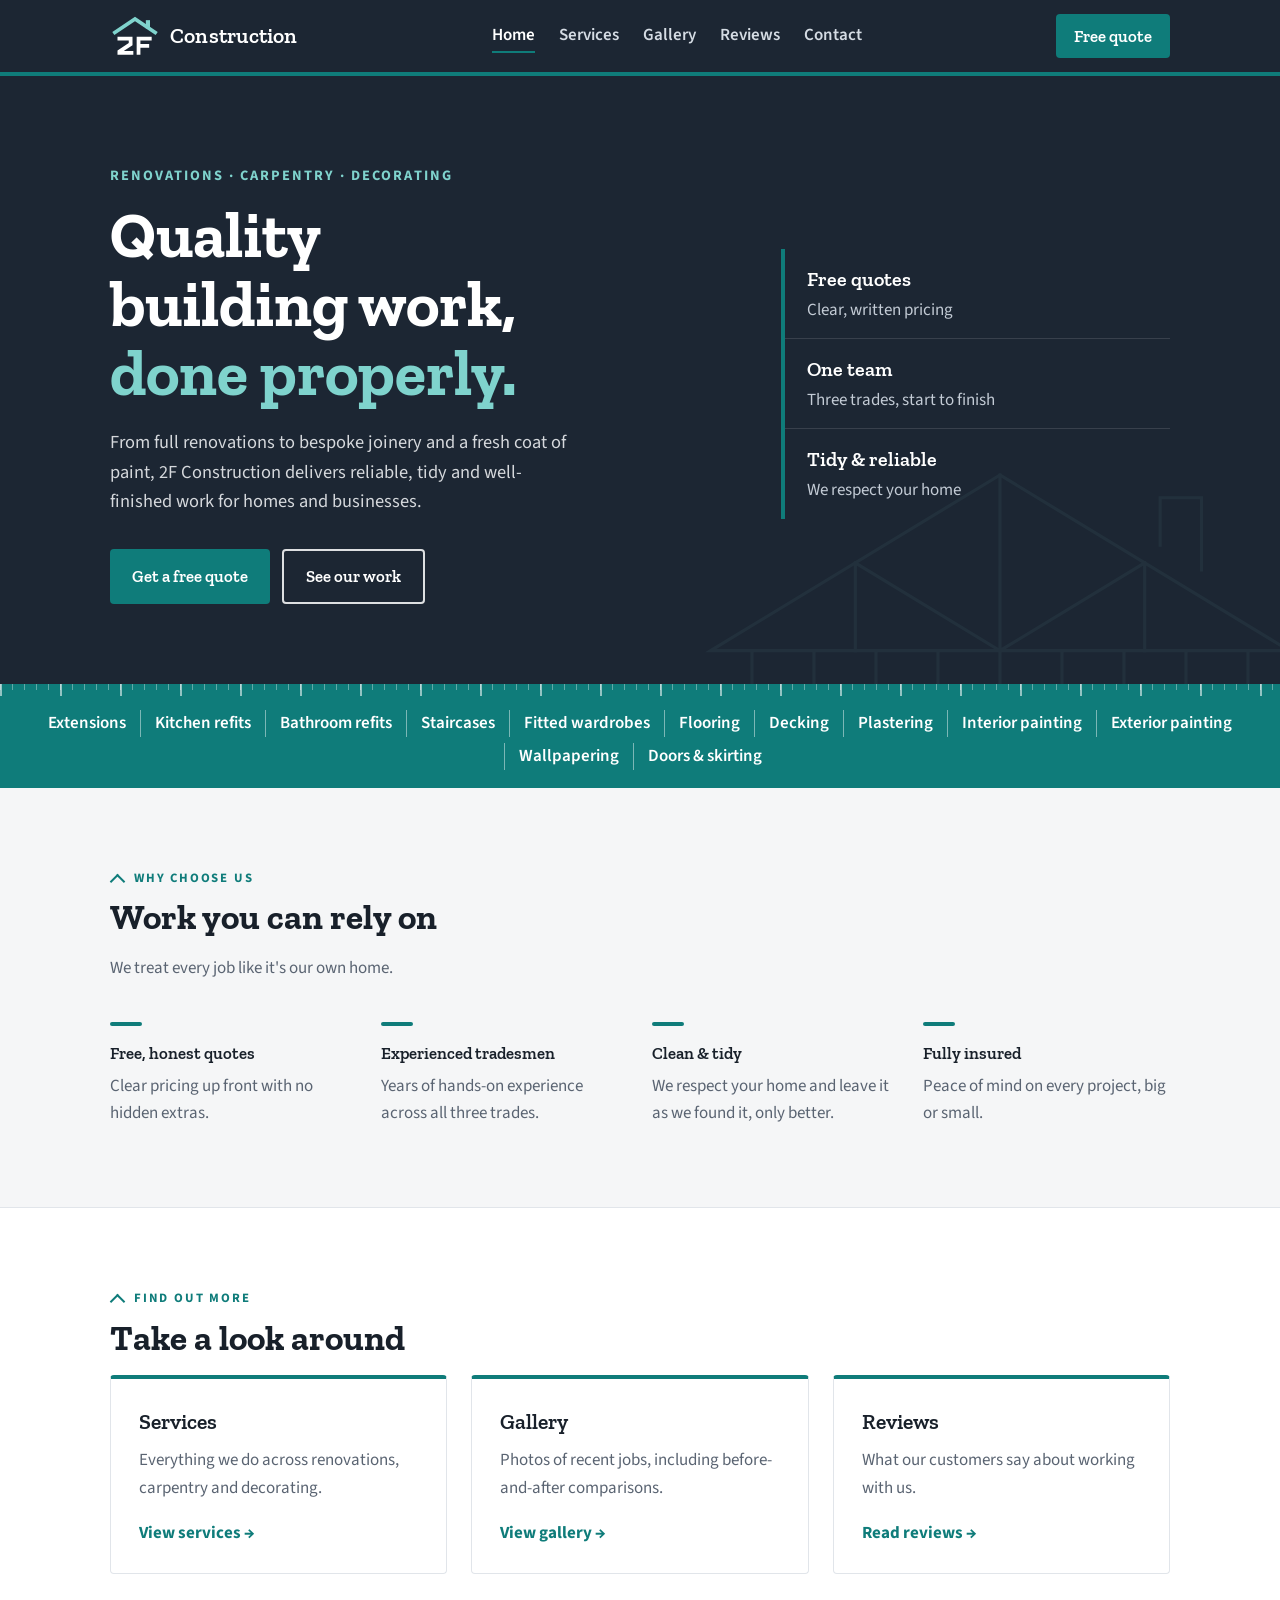
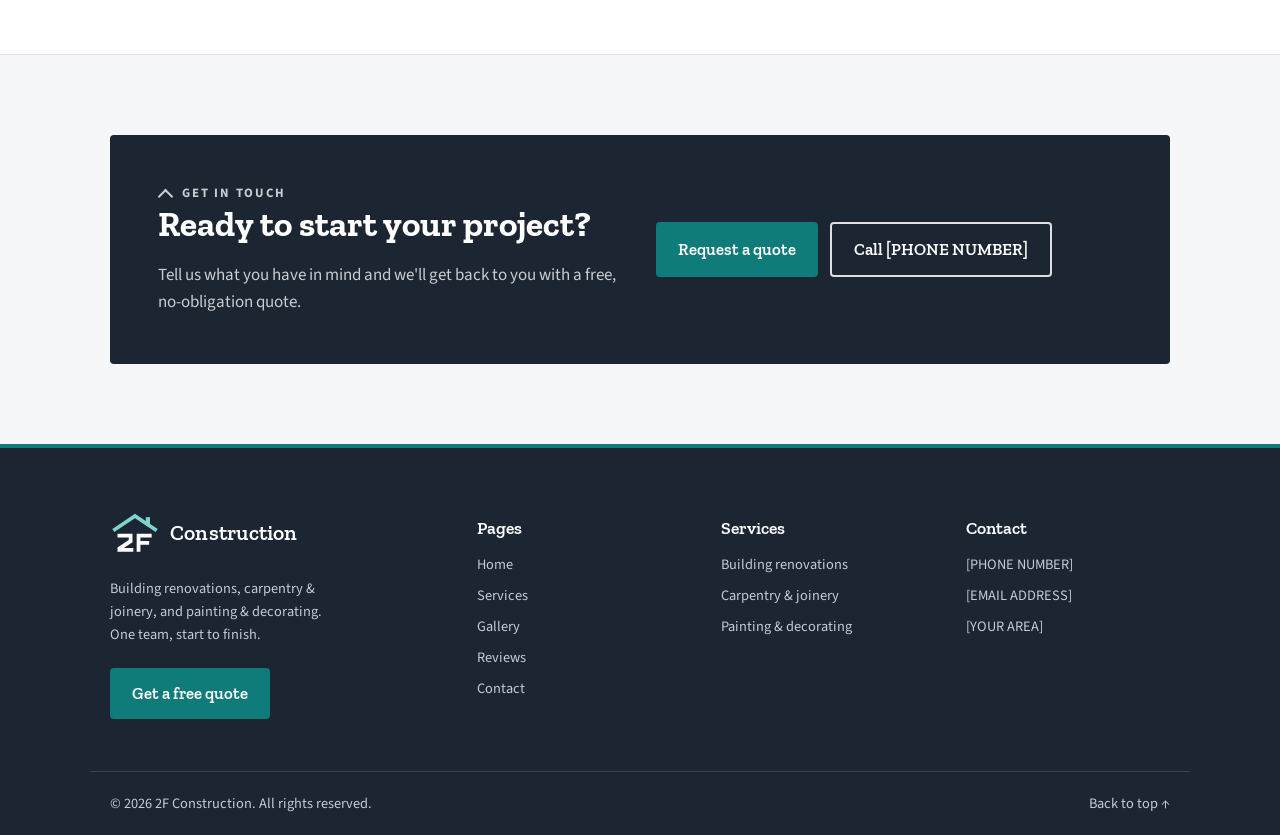
==== index.html @ 1327a23f "Add roofline logo and bespoke construction details New 2F logo: custom beam-built 2F letters under a" ====
<!doctype html>
<html lang="en-GB">
<head>
  <meta charset="utf-8">
  <meta name="viewport" content="width=device-width, initial-scale=1">
  <title>2F Construction</title>
  <meta name="description" content="2F Construction: building renovations, carpentry and joinery, and painting and decorating. Get in touch for a free quote.">
  <link rel="icon" href="favicon.svg" type="image/svg+xml">
  <link rel="preconnect" href="https://fonts.googleapis.com">
  <link rel="preconnect" href="https://fonts.gstatic.com" crossorigin>
  <link rel="stylesheet" href="https://fonts.googleapis.com/css2?family=Zilla+Slab:wght@500;600;700&family=Source+Sans+3:wght@400;600;700&display=swap">
  <link rel="stylesheet" href="css/style.css?v=423fcbe9">
</head>
<body id="top">

  <header>
    <div class="wrap nav">
      <a href="index.html" class="logo" aria-label="2F Construction, home page"><svg class="logo-mark" viewBox="0 0 120 100" aria-hidden="true"><rect class="roof-fill" x="86" y="12" width="10" height="20"/><polyline class="roof" points="8,44 60,9 112,44"/><path class="letters" d="M18 52 H54 V72 L33 86 H56 V95 H18 V85 L45 67 V61 H18 Z M64 52 H100 V61 H73 V69 H94 V78 H73 V95 H64 Z"/></svg><span class="word">Construction</span></a>
      <nav aria-label="Main">
        <button class="menu-toggle" type="button" aria-expanded="false" aria-controls="menu" aria-label="Menu">
          <svg width="22" height="22" viewBox="0 0 24 24" fill="none" stroke="currentColor" stroke-width="2" stroke-linecap="round" stroke-linejoin="round" aria-hidden="true"><path d="M4 6h16M4 12h16M4 18h16"/></svg>
        </button>
        <ul class="menu" id="menu">
          <li><a href="index.html" aria-current="page">Home</a></li>
          <li><a href="services.html">Services</a></li>
          <li><a href="gallery.html">Gallery</a></li>
          <li><a href="reviews.html">Reviews</a></li>
          <li><a href="contact.html">Contact</a></li>
        </ul>
      </nav>
      <a href="contact.html" class="btn">Free quote <svg width="18" height="18" viewBox="0 0 24 24" fill="none" stroke="currentColor" stroke-width="2" stroke-linecap="round" stroke-linejoin="round" aria-hidden="true"><path d="M5 12h14"/><path d="m13 6 6 6-6 6"/></svg></a>
    </div>
  </header>

  <main>
    <section class="hero home-hero">
      <div class="hero-bg" aria-hidden="true"><img src="images/hero.jpg" alt=""></div>
      <svg class="frame" viewBox="0 0 600 420" aria-hidden="true"><g fill="none" stroke="currentColor" stroke-width="3" stroke-linecap="square"><path d="M20 200 L300 30 L580 200 Z"/><path d="M300 30 V200 M300 200 L160 115 M300 200 L440 115 M160 115 V200 M440 115 V200"/><path d="M60 200 V410 M120 200 V410 M180 200 V410 M240 200 V410 M300 200 V410 M360 200 V410 M420 200 V410 M480 200 V410 M540 200 V410 M40 410 H560 M60 300 H540"/><path d="M455 98 V52 H495 V122"/><path d="M180 300 L240 410 M420 300 L360 410"/></g></svg>
      <div class="wrap hero-inner">
        <div class="hero-copy">
          <p class="hero-tag">Renovations · Carpentry · Decorating</p>
          <h1>Quality building work, <em>done properly.</em></h1>
          <p>From full renovations to bespoke joinery and a fresh coat of paint, 2F Construction delivers reliable, tidy and well-finished work for homes and businesses.</p>
          <div class="actions">
            <a href="contact.html" class="btn">Get a free quote <svg width="18" height="18" viewBox="0 0 24 24" fill="none" stroke="currentColor" stroke-width="2" stroke-linecap="round" stroke-linejoin="round" aria-hidden="true"><path d="M5 12h14"/><path d="m13 6 6 6-6 6"/></svg></a>
            <a href="gallery.html" class="btn ghost">See our work</a>
          </div>
        </div>
        <ul class="hero-trust">
          <li><strong>Free quotes</strong><span>Clear, written pricing</span></li>
          <li><strong>One team</strong><span>Three trades, start to finish</span></li>
          <li><strong>Tidy &amp; reliable</strong><span>We respect your home</span></li>
        </ul>
      </div>
      <ul class="strip" aria-label="Jobs we do"><li>Extensions</li><li>Kitchen refits</li><li>Bathroom refits</li><li>Staircases</li><li>Fitted wardrobes</li><li>Flooring</li><li>Decking</li><li>Plastering</li><li>Interior painting</li><li>Exterior painting</li><li>Wallpapering</li><li>Doors &amp; skirting</li></ul>
    </section>

    <section>
      <div class="wrap">
        <p class="eyebrow">Why choose us</p>
        <h2>Work you can rely on</h2>
        <p class="lead">We treat every job like it's our own home.</p>
        <div class="points">
          <div class="point"><h3>Free, honest quotes</h3><p>Clear pricing up front with no hidden extras.</p></div>
          <div class="point"><h3>Experienced tradesmen</h3><p>Years of hands-on experience across all three trades.</p></div>
          <div class="point"><h3>Clean &amp; tidy</h3><p>We respect your home and leave it as we found it, only better.</p></div>
          <div class="point"><h3>Fully insured</h3><p>Peace of mind on every project, big or small.</p></div>
        </div>
      </div>
    </section>

    <section class="alt">
      <div class="wrap">
        <p class="eyebrow">Find out more</p>
        <h2>Take a look around</h2>
        <div class="signposts">
          <a class="signpost" href="services.html"><h3>Services</h3><p>Everything we do across renovations, carpentry and decorating.</p><span>View services</span></a>
          <a class="signpost" href="gallery.html"><h3>Gallery</h3><p>Photos of recent jobs, including before-and-after comparisons.</p><span>View gallery</span></a>
          <a class="signpost" href="reviews.html"><h3>Reviews</h3><p>What our customers say about working with us.</p><span>Read reviews</span></a>
        </div>
      </div>
    </section>

    <section>
      <div class="wrap">
        <div class="contact-box">
          <div>
            <p class="eyebrow">Get in touch</p>
            <h2>Ready to start your project?</h2>
            <p>Tell us what you have in mind and we'll get back to you with a free, no-obligation quote.</p>
          </div>
          <div class="actions">
            <a href="contact.html" class="btn">Request a quote <svg width="18" height="18" viewBox="0 0 24 24" fill="none" stroke="currentColor" stroke-width="2" stroke-linecap="round" stroke-linejoin="round" aria-hidden="true"><path d="M5 12h14"/><path d="m13 6 6 6-6 6"/></svg></a>
            <a href="tel:+440000000000" class="btn ghost">Call [PHONE NUMBER]</a>
          </div>
        </div>
      </div>
    </section>

  </main>

  <footer>
    <div class="wrap foot-grid">
      <div class="foot-brand">
        <a href="index.html" class="logo"><svg class="logo-mark" viewBox="0 0 120 100" aria-hidden="true"><rect class="roof-fill" x="86" y="12" width="10" height="20"/><polyline class="roof" points="8,44 60,9 112,44"/><path class="letters" d="M18 52 H54 V72 L33 86 H56 V95 H18 V85 L45 67 V61 H18 Z M64 52 H100 V61 H73 V69 H94 V78 H73 V95 H64 Z"/></svg><span class="word">Construction</span></a>
        <p>Building renovations, carpentry &amp; joinery, and painting &amp; decorating. One team, start to finish.</p>
        <a href="contact.html" class="btn">Get a free quote <svg width="18" height="18" viewBox="0 0 24 24" fill="none" stroke="currentColor" stroke-width="2" stroke-linecap="round" stroke-linejoin="round" aria-hidden="true"><path d="M5 12h14"/><path d="m13 6 6 6-6 6"/></svg></a>
      </div>
      <nav aria-label="Footer">
        <h2>Pages</h2>
        <ul>
          <li><a href="index.html">Home</a></li>
          <li><a href="services.html">Services</a></li>
          <li><a href="gallery.html">Gallery</a></li>
          <li><a href="reviews.html">Reviews</a></li>
          <li><a href="contact.html">Contact</a></li>
        </ul>
      </nav>
      <div>
        <h2>Services</h2>
        <ul>
          <li><a href="services.html#renovations">Building renovations</a></li>
          <li><a href="services.html#carpentry">Carpentry &amp; joinery</a></li>
          <li><a href="services.html#painting">Painting &amp; decorating</a></li>
        </ul>
      </div>
      <div>
        <h2>Contact</h2>
        <ul>
          <li><a href="tel:+440000000000">[PHONE NUMBER]</a></li>
          <li><a href="mailto:hello@example.com">[EMAIL ADDRESS]</a></li>
          <li>[YOUR AREA]</li>
        </ul>
      </div>
    </div>
    <div class="wrap foot-bar">
      <span>&copy; <span class="year"></span> 2F Construction. All rights reserved.</span>
      <a href="#top" class="to-top">Back to top &uarr;</a>
    </div>
  </footer>

  <script src="js/main.js?v=b4e5b53d"></script>
</body>
</html>
---- css/style.css ----
:root {
  --ink: #1f2328;
  --muted: #5b636d;
  --bg: #faf8f5;
  --card: #ffffff;
  --line: #e6e1d9;
  --accent: #0f7c7a;
  --accent-dark: #0b5f5d;
  --accent-soft: #e1f2f1;
  --dark: #23272d;
  --ok: #2f7d4a;
  --error: #b42318;
  --radius: 10px;
  --max: 1100px;
}
* { box-sizing: border-box; }
html { scroll-behavior: smooth; }
body {
  margin: 0;
  font-family: system-ui, -apple-system, "Segoe UI", Roboto, Helvetica, Arial, sans-serif;
  color: var(--ink);
  background: var(--bg);
  line-height: 1.6;
}
img { max-width: 100%; }
a { color: inherit; }
:focus-visible { outline: 3px solid var(--accent); outline-offset: 2px; }
.wrap { max-width: var(--max); margin: 0 auto; padding: 0 20px; }
@media (prefers-reduced-motion: reduce) {
  html { scroll-behavior: auto; }
  * { transition: none !important; }
}

/* Header and navigation */
header {
  position: sticky; top: 0; z-index: 10;
  background: rgba(255,255,255,.96);
  border-bottom: 1px solid var(--line);
  backdrop-filter: blur(6px);
}
.nav { display: flex; align-items: center; justify-content: space-between; gap: 16px; height: 64px; }
.logo { font-weight: 800; font-size: 1.25rem; letter-spacing: .02em; text-decoration: none; white-space: nowrap; }
.logo span { color: var(--accent); }
.menu { list-style: none; display: flex; gap: 24px; margin: 0; padding: 0; }
.menu a { text-decoration: none; color: var(--muted); font-weight: 500; padding: 4px 0; border-bottom: 2px solid transparent; }
.menu a:hover { color: var(--ink); }
.menu a[aria-current="page"] { color: var(--ink); border-bottom-color: var(--accent); }
.menu-toggle {
  display: none; background: none; border: 1px solid var(--line); border-radius: 8px;
  width: 44px; height: 44px; cursor: pointer; color: var(--ink); place-items: center;
}

.btn {
  display: inline-block; padding: 12px 22px; border-radius: var(--radius); border: 0;
  background: var(--accent); color: #fff; font: inherit; font-weight: 600; text-decoration: none;
  cursor: pointer; transition: background .15s;
}
.btn:hover { background: var(--accent-dark); }
.btn.ghost { background: transparent; border: 2px solid #fff; }
.btn.ghost:hover { background: rgba(255,255,255,.1); }
.btn.outline { background: transparent; color: var(--accent); border: 2px solid var(--accent); }
.btn.outline:hover { background: var(--accent-soft); }

/* Hero banners */
.hero {
  background:
    linear-gradient(135deg, rgba(35,39,45,.92), rgba(35,39,45,.80)),
    repeating-linear-gradient(90deg, #3a3f46 0 2px, transparent 2px 80px),
    var(--dark);
  color: #fff;
  padding: 96px 0 88px;
}
.hero h1 { font-size: clamp(2rem, 5vw, 3.2rem); line-height: 1.15; margin: 0 0 16px; max-width: 16ch; text-wrap: balance; }
.hero p { font-size: 1.15rem; color: #d5d8dc; max-width: 52ch; margin: 0 0 32px; }
.hero .actions { display: flex; gap: 12px; flex-wrap: wrap; }
.hero .eyebrow { color: #7fd3cd; font-size: .8rem; margin: 0 0 8px; }
.hero.small { padding: 64px 0 56px; }
.hero.small h1 { max-width: 24ch; }
.hero.small p { margin-bottom: 0; }

/* Sections */
section { padding: 80px 0; }
.alt { background: #fff; border-top: 1px solid var(--line); border-bottom: 1px solid var(--line); }
.eyebrow { color: var(--accent); font-weight: 700; text-transform: uppercase; font-size: .8rem; letter-spacing: .1em; margin: 0 0 8px; }
h2 { font-size: clamp(1.6rem, 3.5vw, 2.2rem); margin: 0 0 16px; line-height: 1.2; text-wrap: balance; }
.lead { color: var(--muted); max-width: 60ch; margin: 0 0 40px; }
.section-foot { margin-top: 32px; }

.grid { display: grid; gap: 24px; grid-template-columns: repeat(auto-fit, minmax(260px, 1fr)); }
.card {
  background: var(--card); border: 1px solid var(--line); border-radius: var(--radius);
  padding: 28px; display: flex; flex-direction: column;
}
.card .icon {
  width: 48px; height: 48px; border-radius: 10px; display: grid; place-items: center;
  background: var(--accent-soft); color: var(--accent); margin-bottom: 16px;
}
.card h3 { margin: 0 0 8px; font-size: 1.2rem; }
.card p { margin: 0 0 12px; color: var(--muted); }
.card ul { margin: 0; padding-left: 18px; color: var(--muted); }
.card li { margin: 4px 0; }
.card .more { margin-top: auto; padding-top: 16px; color: var(--accent); font-weight: 600; text-decoration: none; }
.card .more:hover { text-decoration: underline; }

.points { display: grid; gap: 24px; grid-template-columns: repeat(auto-fit, minmax(220px, 1fr)); }
.point h3 { margin: 0 0 6px; font-size: 1.05rem; }
.point p { margin: 0; color: var(--muted); }
.point::before {
  content: ""; display: block; width: 32px; height: 4px; background: var(--accent);
  border-radius: 2px; margin-bottom: 14px;
}

/* Services page: one block per service */
.service {
  display: grid; gap: 40px; grid-template-columns: 1fr 1fr; align-items: start;
  padding: 56px 0; border-bottom: 1px solid var(--line);
}
.service:last-child { border-bottom: 0; }
.service > * { min-width: 0; }
.service h2 { display: flex; align-items: center; gap: 14px; }
.service h2 .icon {
  flex: none; width: 48px; height: 48px; border-radius: 10px; display: grid; place-items: center;
  background: var(--accent-soft); color: var(--accent);
}
.service p { color: var(--muted); margin: 0 0 16px; }
.checklist { list-style: none; margin: 0; padding: 24px 28px; background: var(--card); border: 1px solid var(--line); border-radius: var(--radius); display: grid; gap: 10px; }
.checklist li { display: flex; gap: 10px; align-items: baseline; }
.checklist li::before { content: "✓"; color: var(--accent); font-weight: 700; }

/* Steps on the services page */
.steps { list-style: none; margin: 0; padding: 0; display: grid; gap: 24px; grid-template-columns: repeat(auto-fit, minmax(220px, 1fr)); counter-reset: step; }
.steps li { counter-increment: step; }
.steps li::before {
  content: counter(step); display: grid; place-items: center; width: 36px; height: 36px; border-radius: 50%;
  background: var(--accent); color: #fff; font-weight: 700; margin-bottom: 12px;
}
.steps h3 { margin: 0 0 6px; font-size: 1.05rem; }
.steps p { margin: 0; color: var(--muted); }

/* Gallery carousel */
.carousel { position: relative; }
.track {
  display: flex; gap: 20px; overflow-x: auto; scroll-snap-type: x mandatory;
  scroll-behavior: smooth; scrollbar-width: none; padding-bottom: 4px;
}
.track::-webkit-scrollbar { display: none; }
.slide {
  flex: 0 0 calc((100% - 40px) / 3); scroll-snap-align: start; margin: 0;
  border-radius: var(--radius); overflow: hidden; background: var(--card);
  border: 1px solid var(--line);
}
.photo {
  position: relative; aspect-ratio: 4 / 3; max-width: 100%;
  display: grid; place-items: center; color: #8793a1; font-size: .9rem;
  background: repeating-linear-gradient(45deg, #eef1f4 0 12px, #e6eaee 12px 24px);
}
.photo img { position: absolute; inset: 0; width: 100%; height: 100%; object-fit: cover; }
.slide figcaption, .tile figcaption { padding: 14px 18px; }
.slide figcaption strong, .tile figcaption strong { display: block; }
.slide figcaption span, .tile figcaption span { color: var(--muted); font-size: .9rem; }
.car-btn {
  position: absolute; top: 38%; transform: translateY(-50%); z-index: 2;
  width: 44px; height: 44px; border-radius: 50%; border: 1px solid var(--line);
  background: #fff; color: var(--ink); cursor: pointer; display: grid; place-items: center;
  box-shadow: 0 2px 8px rgba(0,0,0,.12);
}
.car-btn:hover { color: var(--accent); }
.car-btn:disabled { opacity: .35; cursor: default; }
.car-btn.prev { left: -22px; }
.car-btn.next { right: -22px; }
.dots { display: flex; justify-content: center; gap: 8px; margin-top: 24px; }
.dots button {
  width: 10px; height: 10px; border-radius: 50%; border: 0; padding: 0;
  background: var(--line); cursor: pointer;
}
.dots button[aria-current="true"] { background: var(--accent); width: 26px; border-radius: 5px; }

/* Gallery page filter and grid */
.filters { display: flex; flex-wrap: wrap; gap: 8px; margin: 0 0 28px; }
.filters button {
  font: inherit; font-weight: 500; padding: 8px 16px; border-radius: 999px; cursor: pointer;
  border: 1px solid var(--line); background: var(--card); color: var(--muted);
}
.filters button[aria-pressed="true"] { background: var(--ink); border-color: var(--ink); color: #fff; }
.tiles { display: grid; gap: 20px; grid-template-columns: repeat(auto-fill, minmax(260px, 1fr)); }
.tile { margin: 0; border-radius: var(--radius); overflow: hidden; background: var(--card); border: 1px solid var(--line); }

/* Reviews */
.reviews { display: grid; gap: 24px; grid-template-columns: repeat(auto-fit, minmax(280px, 1fr)); }
.review {
  margin: 0; background: var(--card); border: 1px solid var(--line); border-radius: var(--radius);
  padding: 28px; display: flex; flex-direction: column; gap: 14px;
}
.stars { color: #e0a100; letter-spacing: 2px; font-size: 1.1rem; }
.review blockquote { margin: 0; color: var(--ink); }
.review figcaption { margin-top: auto; color: var(--muted); font-size: .9rem; }
.review figcaption strong { color: var(--ink); display: block; }
.review.placeholder { border-style: dashed; }
.review.placeholder blockquote { color: var(--muted); font-style: italic; }
.note {
  background: var(--accent-soft); border-radius: var(--radius); padding: 16px 20px;
  color: var(--accent-dark); margin: 0 0 32px; font-size: .95rem;
}

/* Call to action strip and contact box */
.contact-box {
  background: var(--dark); color: #fff; border-radius: 14px; padding: 48px;
  display: grid; gap: 32px; grid-template-columns: repeat(auto-fit, minmax(260px, 1fr)); align-items: center;
}
.contact-box h2 { color: #fff; }
.contact-box p { color: #c9cdd2; margin: 0; }
.contact-box .actions { display: flex; gap: 12px; flex-wrap: wrap; }
.contact-list { list-style: none; margin: 0; padding: 0; display: grid; gap: 14px; }
.contact-list li { display: flex; gap: 12px; align-items: center; }
.contact-list a { text-decoration: none; font-weight: 600; font-size: 1.1rem; }
.contact-list a:hover { text-decoration: underline; }
.contact-list svg { flex: none; color: var(--accent); }

/* Contact page layout and form */
.contact-page { padding-top: 48px; }
.quick { list-style: none; margin: 0 0 48px; padding: 0; display: grid; gap: 16px; grid-template-columns: repeat(auto-fit, minmax(220px, 1fr)); }
.quick a {
  display: grid; grid-template-columns: auto 1fr; column-gap: 14px; align-items: center;
  background: var(--card); border: 1px solid var(--line); border-radius: var(--radius);
  padding: 18px 20px; text-decoration: none; height: 100%;
  transition: border-color .15s, transform .15s;
}
.quick a:hover { border-color: var(--accent); }
.quick svg { grid-row: span 2; color: var(--accent); background: var(--accent-soft); border-radius: 10px; padding: 10px; width: 46px; height: 46px; }
.quick span { color: var(--muted); font-size: .9rem; }
.quick strong { font-size: 1.05rem; overflow-wrap: anywhere; }

.contact-layout { display: grid; gap: 32px; grid-template-columns: minmax(0, 2fr) minmax(0, 1fr); align-items: start; }
.enquiry { background: var(--card); border: 1px solid var(--line); border-radius: 14px; padding: 36px; }
.enquiry h2 { margin: 0 0 6px; }
.enquiry .intro { color: var(--muted); margin: 0 0 24px; }
.find-us { background: var(--dark); color: #fff; border-radius: 14px; padding: 32px 28px; }
.find-us h2 { color: #fff; font-size: 1.3rem; display: flex; align-items: center; gap: 10px; margin: 0 0 14px; }
.find-us h2 svg { color: var(--accent); width: 24px; height: 24px; }
.find-us h3 { font-size: .8rem; text-transform: uppercase; letter-spacing: .1em; color: #7fd3cd; margin: 24px 0 4px; }
.find-us address, .find-us p { font-style: normal; color: #c9cdd2; margin: 0; line-height: 1.7; }
.find-us address strong { color: #fff; }
form.quote { display: grid; gap: 18px 20px; grid-template-columns: 1fr 1fr; }
.field { display: grid; gap: 6px; align-content: start; }
.field.full { grid-column: 1 / -1; }
.field label { font-weight: 600; font-size: .95rem; }
.field .hint { color: var(--muted); font-weight: 400; font-size: .85rem; }
.field input, .field select, .field textarea {
  font: inherit; color: var(--ink); background: #efebe5; width: 100%;
  border: 1px solid transparent; border-radius: 8px; padding: 12px 14px;
}
.field textarea { min-height: 170px; resize: vertical; }
.field input:focus, .field select:focus, .field textarea:focus { outline: none; background: #fff; border-color: var(--accent); box-shadow: 0 0 0 3px var(--accent-soft); }
.field [aria-invalid="true"] { border-color: var(--error); background: #fff; }
.field .error { color: var(--error); font-size: .85rem; }
.hp { position: absolute; left: -9999px; }
.form-status { grid-column: 1 / -1; border-radius: 8px; padding: 14px 16px; margin: 0; }
.form-status.ok { background: #e7f4ec; color: var(--ok); }
.form-status.err { background: #fdecea; color: var(--error); }
form.quote .btn { justify-self: start; padding: 13px 28px; }

footer { padding: 32px 0; color: var(--muted); font-size: .9rem; border-top: 1px solid var(--line); }
.foot { display: flex; flex-wrap: wrap; gap: 12px 24px; justify-content: space-between; align-items: center; }
.foot ul { list-style: none; display: flex; flex-wrap: wrap; gap: 8px 20px; margin: 0; padding: 0; }
.foot a { text-decoration: none; }
.foot a:hover { color: var(--ink); text-decoration: underline; }

@media (max-width: 900px) {
  .slide { flex-basis: calc((100% - 20px) / 2); }
  .service, .contact-layout { grid-template-columns: 1fr; gap: 24px; }
}
@media (max-width: 760px) {
  .menu-toggle { display: grid; }
  .nav > .btn { display: none; }
  .menu {
    display: none; position: absolute; left: 0; right: 0; top: 64px;
    flex-direction: column; gap: 0; background: #fff; border-bottom: 1px solid var(--line);
    padding: 8px 20px 16px;
  }
  .menu.open { display: flex; }
  .menu a { display: block; padding: 12px 0; border-bottom: 1px solid var(--line); }
  .menu a[aria-current="page"] { color: var(--accent); border-bottom-color: var(--line); }
}
@media (max-width: 640px) {
  .hero { padding: 64px 0 56px; }
  .hero.small { padding: 48px 0 40px; }
  section { padding: 56px 0; }
  .contact-box { padding: 28px; }
  .slide { flex-basis: 85%; }
  .car-btn { display: none; }
  form.quote { grid-template-columns: 1fr; }
  .enquiry { padding: 24px 20px; }
  .contact-page { padding-top: 36px; }
}

/* ---------- Interactive touches ---------- */

/* Header shadow once the page scrolls */
header { transition: box-shadow .2s; }
.scrolled header { box-shadow: 0 4px 18px rgba(35,39,45,.08); }

/* Quiet hover: border darkens only */
.card, .tile, .review, .slide { transition: border-color .2s; }
.card:hover, .tile:hover, .review:hover, .slide:hover { border-color: #c3cad2; }

/* Clickable photos */
.photo.zoomable { cursor: zoom-in; }
.photo.zoomable img { transition: transform .4s ease; }
.photo { overflow: hidden; }

/* Lightbox */
.lightbox {
  border: 0; padding: 0; background: transparent; max-width: min(1100px, 94vw); width: 100%;
  overflow: visible;
}
.lightbox::backdrop { background: rgba(20,22,26,.88); }
.lightbox figure { margin: 0; }
.lightbox img { display: block; width: 100%; max-height: 80vh; object-fit: contain; border-radius: 8px; background: #111; }
.lightbox figcaption { color: #fff; padding: 12px 4px 0; display: flex; justify-content: space-between; gap: 16px; }
.lightbox figcaption span { color: #c9cdd2; }
.lb-btn {
  position: absolute; width: 46px; height: 46px; border-radius: 50%; border: 0; cursor: pointer;
  background: rgba(255,255,255,.92); color: var(--ink); display: grid; place-items: center;
  box-shadow: 0 2px 10px rgba(0,0,0,.3);
}
.lb-btn:hover { background: #fff; color: var(--accent); }
.lb-close { top: -14px; right: -14px; }
.lb-prev, .lb-next { top: 40%; }
.lb-prev { left: -14px; }
.lb-next { right: -14px; }
.lb-prev[hidden], .lb-next[hidden] { display: none; }

/* Before and after sliders */
.ba-grid { display: grid; gap: 28px; grid-template-columns: repeat(auto-fit, minmax(300px, 1fr)); }
.ba { margin: 0; background: var(--card); border: 1px solid var(--line); border-radius: var(--radius); overflow: hidden; }
.ba figcaption { padding: 14px 18px; }
.ba figcaption strong { display: block; }
.ba figcaption span { color: var(--muted); font-size: .9rem; }
.ba-frame { --pos: 50%; position: relative; aspect-ratio: 4 / 3; max-width: 100%; overflow: hidden; user-select: none; }
.ba-img { position: absolute; inset: 0; display: grid; place-items: center; font-size: .95rem; }
.ba-img img { position: absolute; inset: 0; width: 100%; height: 100%; object-fit: cover; }
.ba-before { background: repeating-linear-gradient(45deg, #d9d2c7 0 12px, #cfc6b9 12px 24px); color: #7d7468; }
.ba-after { background: repeating-linear-gradient(45deg, #f6f1ea 0 12px, #efe8de 12px 24px); color: #8793a1; clip-path: inset(0 0 0 var(--pos)); }
.ba-before { justify-items: start; padding-left: 10%; }
.ba-after { justify-items: end; padding-right: 10%; }
.ba-handle { position: absolute; top: 0; bottom: 0; left: var(--pos); width: 3px; margin-left: -1.5px; background: #fff; box-shadow: 0 0 6px rgba(0,0,0,.3); pointer-events: none; }
.ba-handle span {
  position: absolute; top: 50%; left: 50%; width: 42px; height: 42px; margin: -21px 0 0 -21px;
  border-radius: 50%; background: #fff; box-shadow: 0 2px 10px rgba(0,0,0,.25);
}
.ba-handle span::before, .ba-handle span::after {
  content: ""; position: absolute; top: 50%; width: 0; height: 0; margin-top: -6px;
  border: 6px solid transparent;
}
.ba-handle span::before { left: 5px; border-right-color: var(--accent); }
.ba-handle span::after { right: 5px; border-left-color: var(--accent); }
.ba-tag {
  position: absolute; top: 12px; padding: 4px 10px; border-radius: 3px; font-size: .75rem; font-weight: 700;
  letter-spacing: .08em; text-transform: uppercase; background: rgba(35,39,45,.8); color: #fff; pointer-events: none;
}
.ba-tag-before { left: 12px; }
.ba-tag-after { right: 12px; background: var(--accent); }
.ba-range {
  position: absolute; inset: 0; width: 100%; height: 100%; margin: 0; opacity: 0; cursor: ew-resize;
  -webkit-appearance: none; appearance: none;
}
.ba-frame:has(.ba-range:focus-visible) .ba-handle span { outline: 3px solid var(--accent); outline-offset: 2px; }


/* =========================================================
   Traditional finish: sign-written type, flat colours, no effects
   ========================================================= */
:root {
  --ink: #18202a;
  --muted: #5a6472;
  --bg: #f5f6f7;
  --card: #ffffff;
  --line: #e1e5ea;
  --accent: #0f7c7a;
  --accent-dark: #0b5f5d;
  --accent-soft: #e1f2f1;
  --dark: #1c2633;
  --dark-2: #263241;
  --display: "Zilla Slab", Rockwell, "Roboto Slab", Georgia, serif;
  --body: "Source Sans 3", "Segoe UI", system-ui, -apple-system, Roboto, sans-serif;
  --radius: 4px;
}
body { font-family: var(--body); font-size: 17px; }
h1, h2, h3, .logo, .btn { font-family: var(--display); }
h1, h2 { font-weight: 700; letter-spacing: 0; }
h3 { font-weight: 600; font-size: 1.25rem; }
.eyebrow { font-family: var(--body); font-weight: 700; letter-spacing: .14em; display: flex; align-items: center; gap: 8px; }

/* Plain, solid buttons */
.btn {
  display: inline-flex; align-items: center; gap: 8px; border-radius: var(--radius);
  font-weight: 600; font-size: 1.05rem; padding: 12px 22px; box-shadow: none;
}
.btn svg { display: none; }
.btn.ghost { border: 2px solid rgba(255,255,255,.85); }
.btn.ghost:hover { background: #fff; color: var(--dark); }

/* Solid header */
header { background: var(--dark); border-bottom: 4px solid var(--accent); backdrop-filter: none; -webkit-backdrop-filter: none; }
.scrolled header { box-shadow: 0 2px 8px rgba(0,0,0,.15); }
.nav { height: 72px; }
.logo { display: inline-flex; align-items: center; gap: 10px; color: #fff; }
.logo .mark {
  display: grid; place-items: center; width: 42px; height: 42px; border-radius: 3px;
  background: var(--accent); color: #fff; font-weight: 700; font-size: 1.3rem;
}
.logo .word { font-weight: 600; font-size: 1.3rem; color: #fff; }
.menu a { color: #d5dce4; font-weight: 600; }
.menu a:hover { color: #fff; }
.menu a[aria-current="page"] { color: #fff; border-bottom-color: var(--accent); }
.menu-toggle { color: #fff; border-color: rgba(255,255,255,.3); border-radius: var(--radius); }
.nav > .btn { padding: 9px 18px; }

/* Banners: flat charcoal, real photo when one is added */
.hero { position: relative; overflow: hidden; isolation: isolate; background: var(--dark); }
.hero h1 { letter-spacing: 0; }
.hero.small { padding: 56px 0 60px; }
.crumbs { display: flex; gap: 10px; align-items: center; color: #7fd3cd; font-size: .9rem; font-weight: 700; letter-spacing: .1em; text-transform: uppercase; margin: 0 0 12px !important; }
.crumbs a { color: #c3cbd5; text-decoration: none; }
.crumbs a:hover { color: #fff; text-decoration: underline; }
.crumbs span { color: #8793a1; }

.home-hero { padding: 0; }
.hero-bg { position: absolute; inset: 0; z-index: -1; }
.hero-bg img { width: 100%; height: 100%; object-fit: cover; opacity: .3; }
.hero-inner { display: grid; grid-template-columns: minmax(0, 1.6fr) minmax(0, 1fr); gap: 48px; align-items: center; padding-block: 88px 80px; }
.hero-tag { margin: 0 0 14px !important; font-size: .9rem !important; font-weight: 700; letter-spacing: .14em; text-transform: uppercase; color: #7fd3cd !important; }
.home-hero h1 { font-size: clamp(2.4rem, 5.6vw, 4rem); line-height: 1.08; max-width: 14ch; margin-bottom: 20px; }
.home-hero h1 em { font-style: normal; color: #7fd3cd; }
.hero-trust { list-style: none; margin: 0; padding: 0; display: grid; gap: 0; border-left: 4px solid var(--accent); }
.hero-trust li { padding: 14px 0 14px 22px; display: grid; gap: 2px; }
.hero-trust li + li { border-top: 1px solid rgba(255,255,255,.12); }
.hero-trust strong { font-family: var(--display); font-weight: 600; font-size: 1.25rem; color: #fff; }
.hero-trust span { color: #c3cbd5; }

/* Static list of jobs under the banner */
.strip { list-style: none; margin: 0; padding: 18px 20px; background: var(--accent); display: flex; flex-wrap: wrap; justify-content: center; gap: 6px 0; }
.strip li { color: #fff; font-weight: 600; padding: 0 14px; white-space: nowrap; }
.strip li + li { border-left: 1px solid rgba(255,255,255,.45); }

/* Cards */
.card, .tile, .review, .slide, .ba, .checklist, .quick a { border-radius: var(--radius); }
.card { padding: 30px; border-top: 4px solid var(--accent); }
.card .icon, .service h2 .icon, .quick svg { border-radius: 3px; }

/* Footer */
footer { background: var(--dark); color: #c3cbd5; border-top: 4px solid var(--accent); padding: 64px 0 0; }
.foot-grid { display: grid; gap: 40px; grid-template-columns: minmax(0, 1.6fr) repeat(3, minmax(0, 1fr)); }
.foot-brand p { margin: 16px 0 22px; max-width: 34ch; }
footer h2 { font-size: 1.1rem; font-weight: 600; color: #fff; margin: 6px 0 14px; }
footer ul { list-style: none; margin: 0; padding: 0; display: grid; gap: 8px; }
footer a { text-decoration: none; color: #c3cbd5; }
footer a:hover { color: #fff; text-decoration: underline; }
footer .btn { color: #fff; }
footer .btn:hover { text-decoration: none; }
.foot-bar { display: flex; flex-wrap: wrap; justify-content: space-between; gap: 12px; margin-top: 52px; padding-block: 20px; border-top: 1px solid rgba(255,255,255,.12); font-size: .9rem; }

@media (max-width: 900px) {
  .hero-inner { grid-template-columns: 1fr; padding-block: 64px 52px; gap: 32px; }
  .foot-grid { grid-template-columns: 1fr 1fr; }
  .foot-brand { grid-column: 1 / -1; }
}
@media (max-width: 760px) {
  .menu { background: var(--dark-2); border-bottom: 4px solid var(--accent); top: 76px; }
  .menu a { border-bottom-color: rgba(255,255,255,.1); }
  .menu a[aria-current="page"] { color: #7fd3cd; border-bottom-color: rgba(255,255,255,.1); }
}
@media (max-width: 480px) {
  .logo .word { font-size: 1.1rem; }
  .foot-grid { grid-template-columns: 1fr; }
}
.contact-box, .enquiry, .find-us, .lightbox img { border-radius: var(--radius); }
.dots button[aria-current="true"] { border-radius: 2px; }

/* Traditional finish carried through the inner pages */
.filters { gap: 0; border-bottom: 2px solid var(--line); }
.filters button {
  border: 0; border-radius: 0; background: none; color: var(--muted); font-weight: 600;
  padding: 10px 18px; margin-bottom: -2px; border-bottom: 3px solid transparent;
}
.filters button:hover { color: var(--ink); }
.filters button[aria-pressed="true"] { background: none; color: var(--ink); border-bottom-color: var(--accent); }

.car-btn, .lb-btn { border-radius: var(--radius); box-shadow: 0 1px 3px rgba(0,0,0,.2); }
.dots button { width: 22px; height: 4px; border-radius: 0; }
.dots button[aria-current="true"] { width: 34px; border-radius: 0; }

.steps li::before { border-radius: 3px; font-family: var(--display); font-size: 1.15rem; }

.review { border-top: 4px solid var(--accent); }
.review.placeholder { border-top-style: solid; }
.stars { color: var(--accent); }
.review blockquote { font-size: 1.05rem; }

.quick a { border-top: 4px solid var(--accent); }
.enquiry { border-top: 4px solid var(--accent); }
.field input, .field select, .field textarea { background: #fff; border: 1px solid #cdd3da; border-radius: var(--radius); }
.field input:focus, .field select:focus, .field textarea:focus { box-shadow: 0 0 0 3px var(--accent-soft); }
.find-us h3 { font-family: var(--body); }
.note { border-radius: var(--radius); border-left: 4px solid var(--accent); }

/* Home page signposts to the other pages */
.signposts { display: grid; gap: 24px; grid-template-columns: repeat(auto-fit, minmax(240px, 1fr)); }
.signpost {
  display: flex; flex-direction: column; gap: 8px; text-decoration: none; color: var(--ink);
  background: var(--card); border: 1px solid var(--line); border-top: 4px solid var(--accent);
  border-radius: var(--radius); padding: 26px 28px; transition: border-color .2s;
}
.signpost:hover { border-color: #c3cad2; border-top-color: var(--accent-dark); }
.signpost h3 { margin: 0; font-size: 1.35rem; }
.signpost p { margin: 0; color: var(--muted); }
.signpost span { margin-top: auto; padding-top: 10px; color: var(--accent); font-weight: 700; }
.signpost span::after { content: " \2192"; }
.signpost:hover span { text-decoration: underline; }

/* ---------- Bespoke details: roofline logo, timber frame, tape measure ---------- */
.logo .mark { display: none; }
.logo-mark { width: 50px; height: 42px; flex: none; }
.logo-mark .letters { fill: #fff; }
.logo-mark .roof { fill: none; stroke: #7fd3cd; stroke-width: 9; stroke-linejoin: miter; }
.logo-mark .roof-fill { fill: #7fd3cd; }
.logo .word { font-size: 1.35rem; letter-spacing: .01em; }

/* Small roof peak in front of section labels */
.eyebrow::before {
  content: ""; width: 9px; height: 9px; background: none; border-radius: 0;
  border-top: 2px solid currentColor; border-left: 2px solid currentColor;
  transform: translateY(3px) rotate(45deg); margin: 0 3px 0 2px; flex: none; box-sizing: content-box;
}

/* Faint timber-frame sketch in the banners */
.hero .frame {
  position: absolute; right: -40px; bottom: -30px; width: min(620px, 55vw); height: auto;
  color: #7fd3cd; opacity: .09; z-index: -1; pointer-events: none;
}
.hero.small .frame { width: min(420px, 45vw); right: 4%; bottom: -60px; opacity: .08; }
.home-hero .frame { right: -30px; bottom: -90px; opacity: .06; }

/* Tape-measure ticks along the top of the jobs strip */
.strip { position: relative; padding-top: 26px; }
.strip::before {
  content: ""; position: absolute; left: 0; right: 0; top: 0; height: 12px;
  background:
    repeating-linear-gradient(90deg, rgba(255,255,255,.55) 0 2px, transparent 2px 60px),
    repeating-linear-gradient(90deg, rgba(255,255,255,.35) 0 1px, transparent 1px 12px);
  background-size: 100% 12px, 100% 6px; background-repeat: repeat-x;
}

@media (max-width: 760px) {
  .hero .frame { width: 90vw; right: -20vw; opacity: .06; }
}
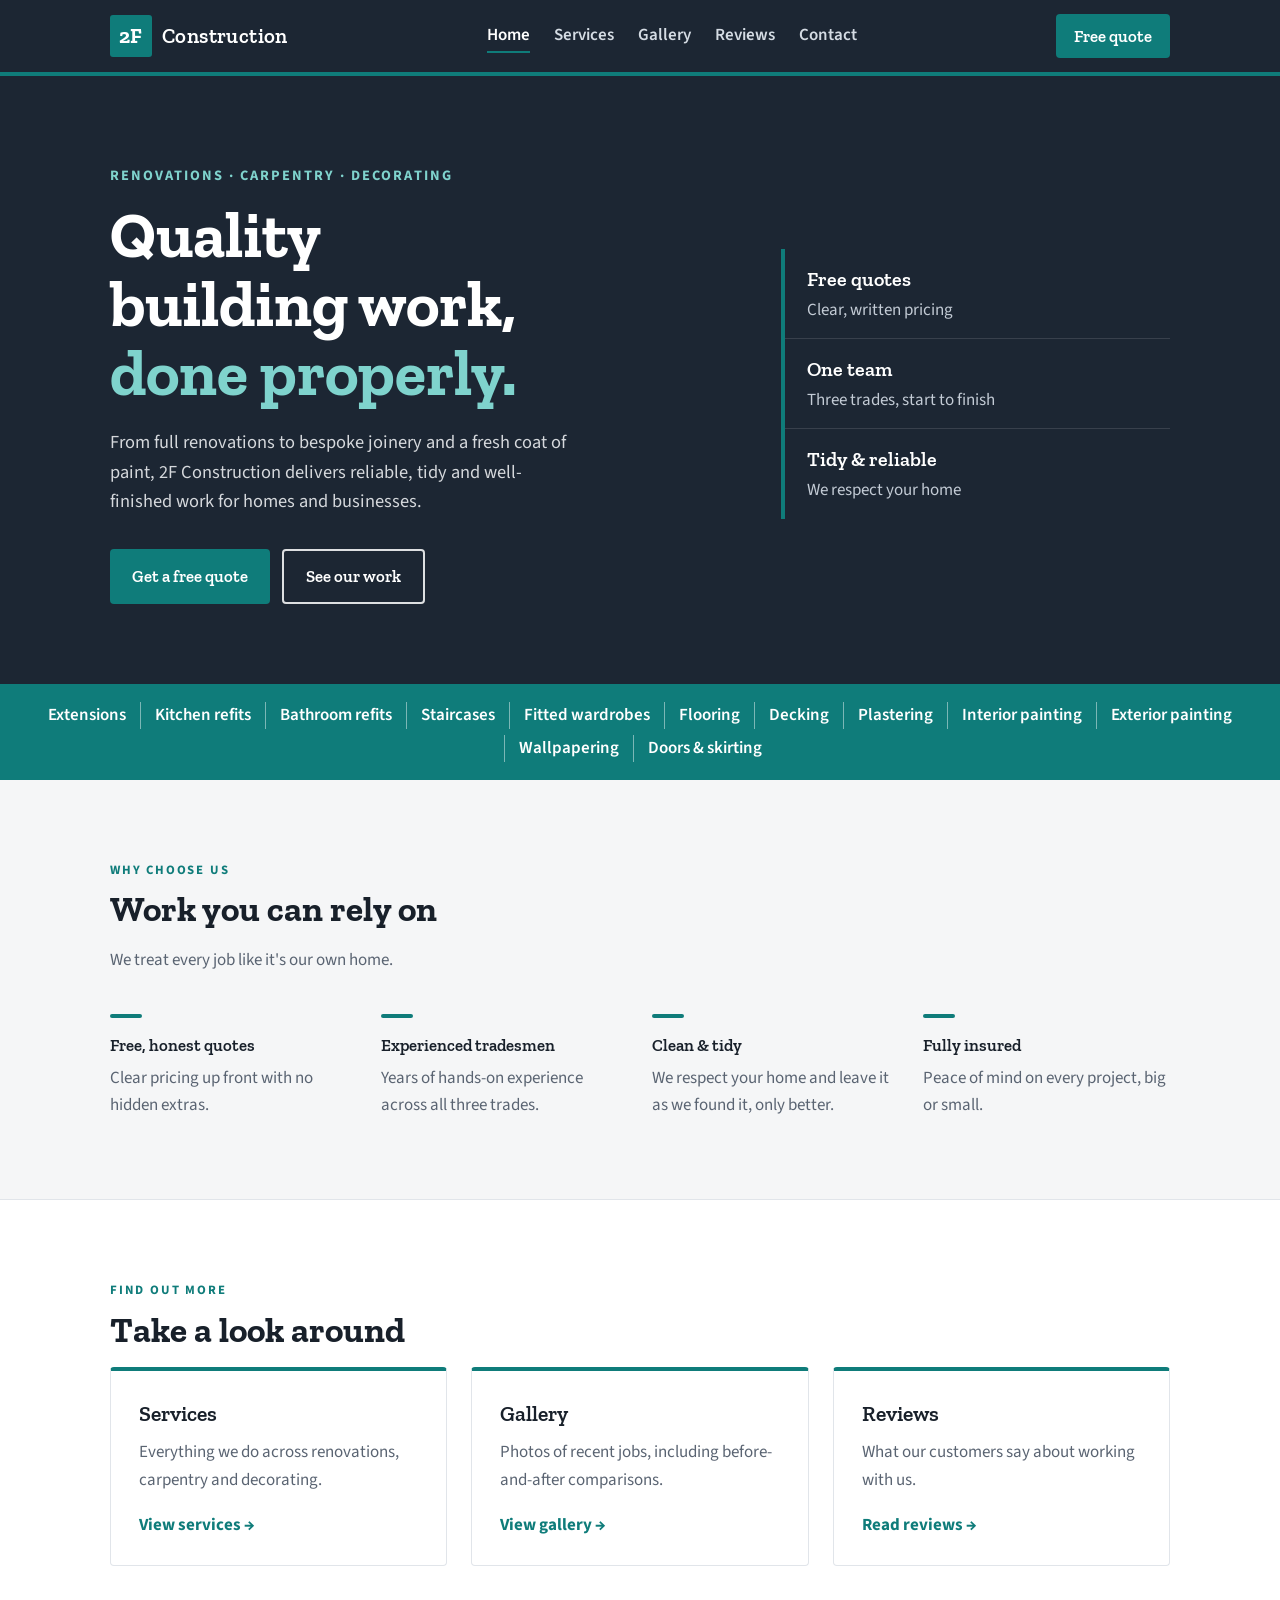
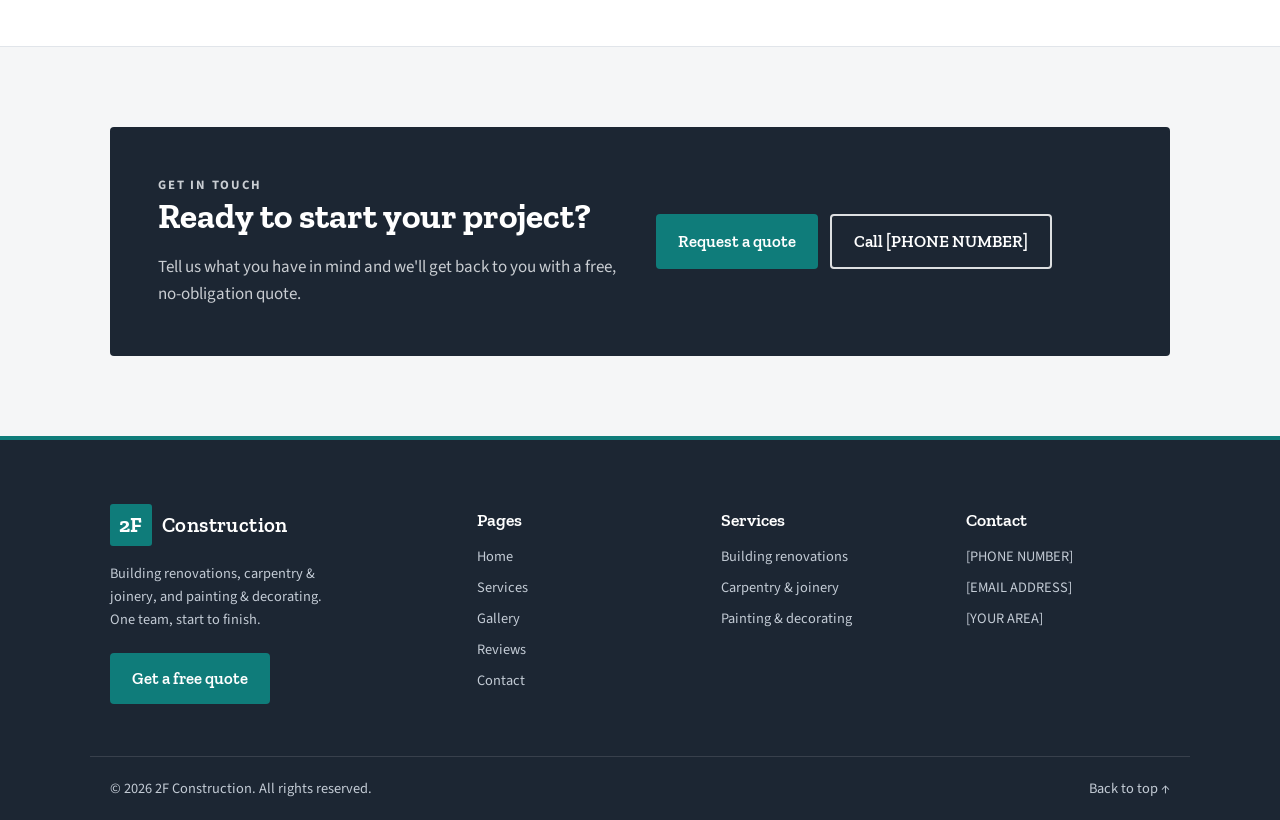
==== commit 5a434b22: "Revert "Add roofline logo and bespoke construction details" This reverts commit 1327a23fdc10edfef458" ====
--- a/index.html
+++ b/index.html
@@ -5,17 +5,16 @@
   <meta name="viewport" content="width=device-width, initial-scale=1">
   <title>2F Construction</title>
   <meta name="description" content="2F Construction: building renovations, carpentry and joinery, and painting and decorating. Get in touch for a free quote.">
-  <link rel="icon" href="favicon.svg" type="image/svg+xml">
   <link rel="preconnect" href="https://fonts.googleapis.com">
   <link rel="preconnect" href="https://fonts.gstatic.com" crossorigin>
   <link rel="stylesheet" href="https://fonts.googleapis.com/css2?family=Zilla+Slab:wght@500;600;700&family=Source+Sans+3:wght@400;600;700&display=swap">
-  <link rel="stylesheet" href="css/style.css?v=423fcbe9">
+  <link rel="stylesheet" href="css/style.css?v=0b3144d4">
 </head>
 <body id="top">
 
   <header>
     <div class="wrap nav">
-      <a href="index.html" class="logo" aria-label="2F Construction, home page"><svg class="logo-mark" viewBox="0 0 120 100" aria-hidden="true"><rect class="roof-fill" x="86" y="12" width="10" height="20"/><polyline class="roof" points="8,44 60,9 112,44"/><path class="letters" d="M18 52 H54 V72 L33 86 H56 V95 H18 V85 L45 67 V61 H18 Z M64 52 H100 V61 H73 V69 H94 V78 H73 V95 H64 Z"/></svg><span class="word">Construction</span></a>
+      <a href="index.html" class="logo" aria-label="2F Construction home"><span class="mark">2F</span><span class="word">Construction</span></a>
       <nav aria-label="Main">
         <button class="menu-toggle" type="button" aria-expanded="false" aria-controls="menu" aria-label="Menu">
           <svg width="22" height="22" viewBox="0 0 24 24" fill="none" stroke="currentColor" stroke-width="2" stroke-linecap="round" stroke-linejoin="round" aria-hidden="true"><path d="M4 6h16M4 12h16M4 18h16"/></svg>
@@ -35,7 +34,6 @@
   <main>
     <section class="hero home-hero">
       <div class="hero-bg" aria-hidden="true"><img src="images/hero.jpg" alt=""></div>
-      <svg class="frame" viewBox="0 0 600 420" aria-hidden="true"><g fill="none" stroke="currentColor" stroke-width="3" stroke-linecap="square"><path d="M20 200 L300 30 L580 200 Z"/><path d="M300 30 V200 M300 200 L160 115 M300 200 L440 115 M160 115 V200 M440 115 V200"/><path d="M60 200 V410 M120 200 V410 M180 200 V410 M240 200 V410 M300 200 V410 M360 200 V410 M420 200 V410 M480 200 V410 M540 200 V410 M40 410 H560 M60 300 H540"/><path d="M455 98 V52 H495 V122"/><path d="M180 300 L240 410 M420 300 L360 410"/></g></svg>
       <div class="wrap hero-inner">
         <div class="hero-copy">
           <p class="hero-tag">Renovations · Carpentry · Decorating</p>
@@ -102,7 +100,7 @@
   <footer>
     <div class="wrap foot-grid">
       <div class="foot-brand">
-        <a href="index.html" class="logo"><svg class="logo-mark" viewBox="0 0 120 100" aria-hidden="true"><rect class="roof-fill" x="86" y="12" width="10" height="20"/><polyline class="roof" points="8,44 60,9 112,44"/><path class="letters" d="M18 52 H54 V72 L33 86 H56 V95 H18 V85 L45 67 V61 H18 Z M64 52 H100 V61 H73 V69 H94 V78 H73 V95 H64 Z"/></svg><span class="word">Construction</span></a>
+        <a href="index.html" class="logo"><span class="mark">2F</span><span class="word">Construction</span></a>
         <p>Building renovations, carpentry &amp; joinery, and painting &amp; decorating. One team, start to finish.</p>
         <a href="contact.html" class="btn">Get a free quote <svg width="18" height="18" viewBox="0 0 24 24" fill="none" stroke="currentColor" stroke-width="2" stroke-linecap="round" stroke-linejoin="round" aria-hidden="true"><path d="M5 12h14"/><path d="m13 6 6 6-6 6"/></svg></a>
       </div>
--- a/css/style.css
+++ b/css/style.css
@@ -389,7 +389,7 @@
 h1, h2, h3, .logo, .btn { font-family: var(--display); }
 h1, h2 { font-weight: 700; letter-spacing: 0; }
 h3 { font-weight: 600; font-size: 1.25rem; }
-.eyebrow { font-family: var(--body); font-weight: 700; letter-spacing: .14em; display: flex; align-items: center; gap: 8px; }
+.eyebrow { font-family: var(--body); font-weight: 700; letter-spacing: .14em; }
 
 /* Plain, solid buttons */
 .btn {
@@ -517,40 +517,3 @@
 .signpost span { margin-top: auto; padding-top: 10px; color: var(--accent); font-weight: 700; }
 .signpost span::after { content: " \2192"; }
 .signpost:hover span { text-decoration: underline; }
-
-/* ---------- Bespoke details: roofline logo, timber frame, tape measure ---------- */
-.logo .mark { display: none; }
-.logo-mark { width: 50px; height: 42px; flex: none; }
-.logo-mark .letters { fill: #fff; }
-.logo-mark .roof { fill: none; stroke: #7fd3cd; stroke-width: 9; stroke-linejoin: miter; }
-.logo-mark .roof-fill { fill: #7fd3cd; }
-.logo .word { font-size: 1.35rem; letter-spacing: .01em; }
-
-/* Small roof peak in front of section labels */
-.eyebrow::before {
-  content: ""; width: 9px; height: 9px; background: none; border-radius: 0;
-  border-top: 2px solid currentColor; border-left: 2px solid currentColor;
-  transform: translateY(3px) rotate(45deg); margin: 0 3px 0 2px; flex: none; box-sizing: content-box;
-}
-
-/* Faint timber-frame sketch in the banners */
-.hero .frame {
-  position: absolute; right: -40px; bottom: -30px; width: min(620px, 55vw); height: auto;
-  color: #7fd3cd; opacity: .09; z-index: -1; pointer-events: none;
-}
-.hero.small .frame { width: min(420px, 45vw); right: 4%; bottom: -60px; opacity: .08; }
-.home-hero .frame { right: -30px; bottom: -90px; opacity: .06; }
-
-/* Tape-measure ticks along the top of the jobs strip */
-.strip { position: relative; padding-top: 26px; }
-.strip::before {
-  content: ""; position: absolute; left: 0; right: 0; top: 0; height: 12px;
-  background:
-    repeating-linear-gradient(90deg, rgba(255,255,255,.55) 0 2px, transparent 2px 60px),
-    repeating-linear-gradient(90deg, rgba(255,255,255,.35) 0 1px, transparent 1px 12px);
-  background-size: 100% 12px, 100% 6px; background-repeat: repeat-x;
-}
-
-@media (max-width: 760px) {
-  .hero .frame { width: 90vw; right: -20vw; opacity: .06; }
-}
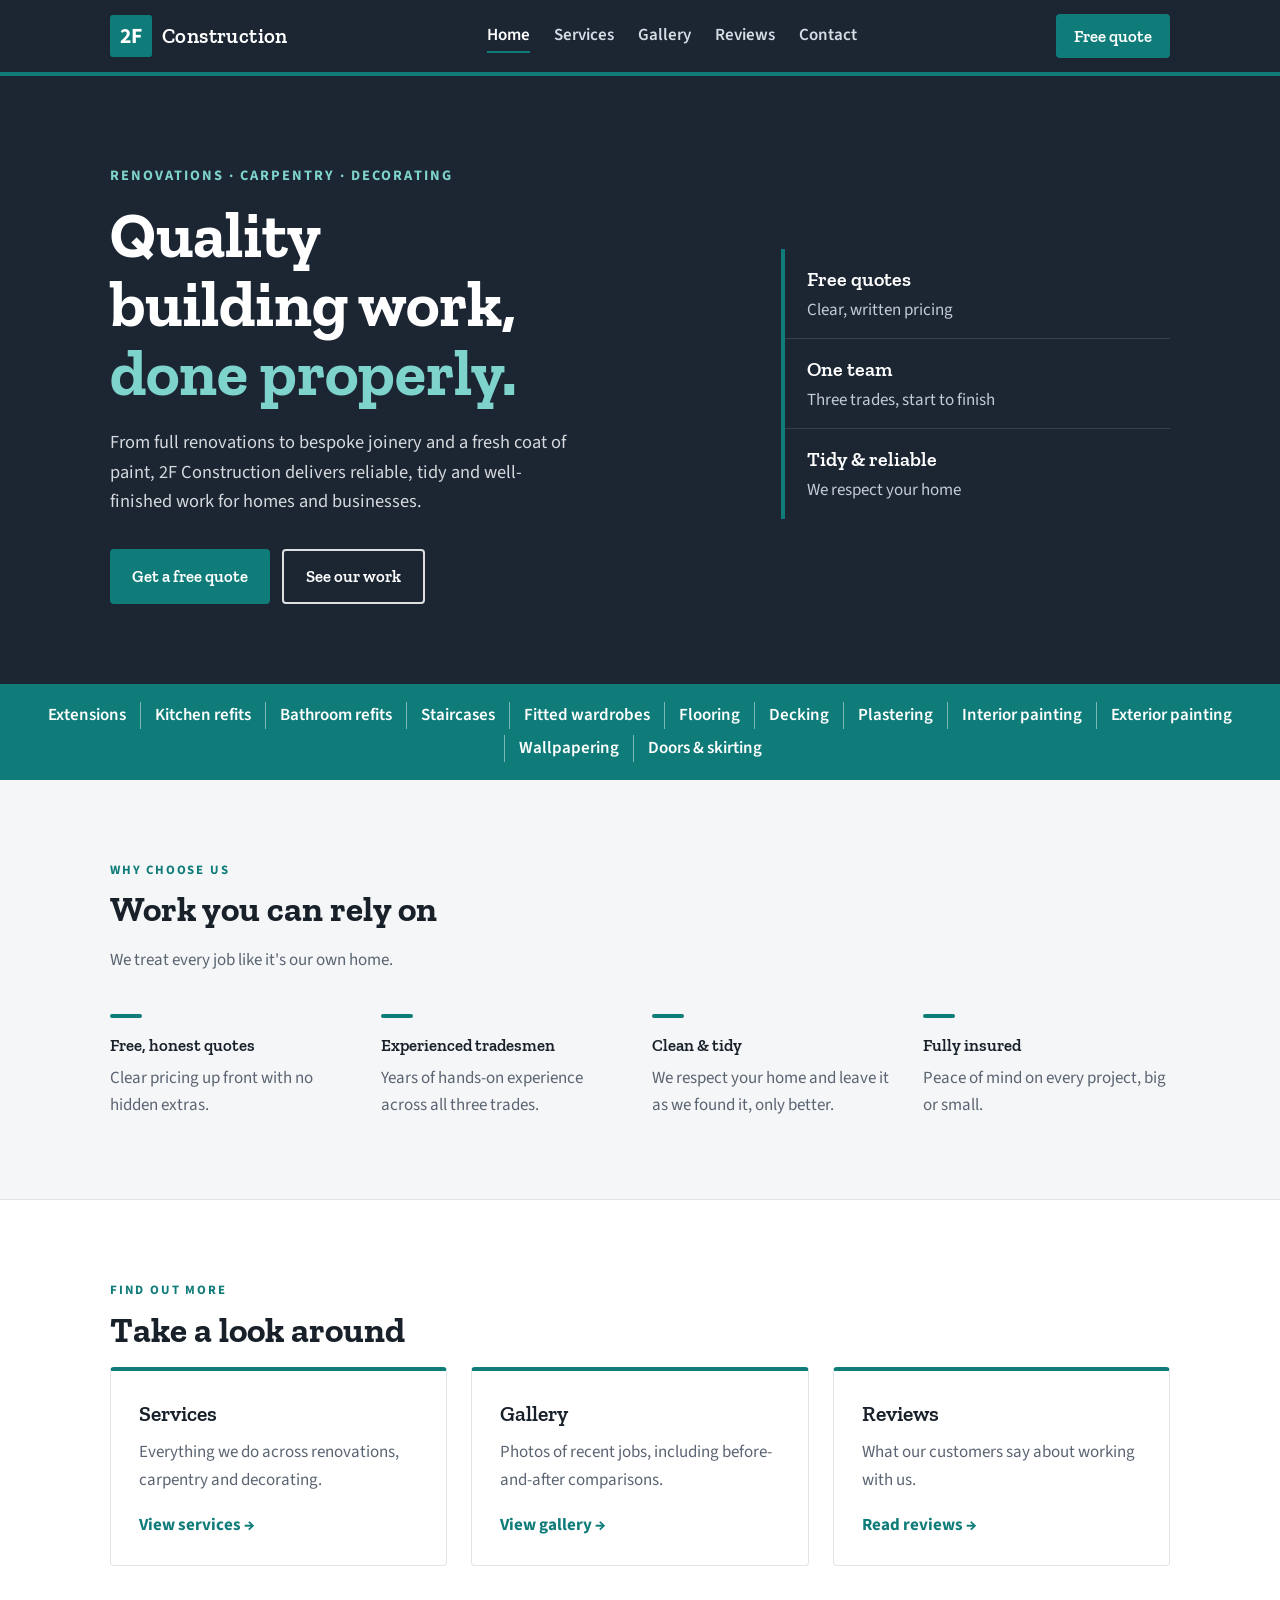
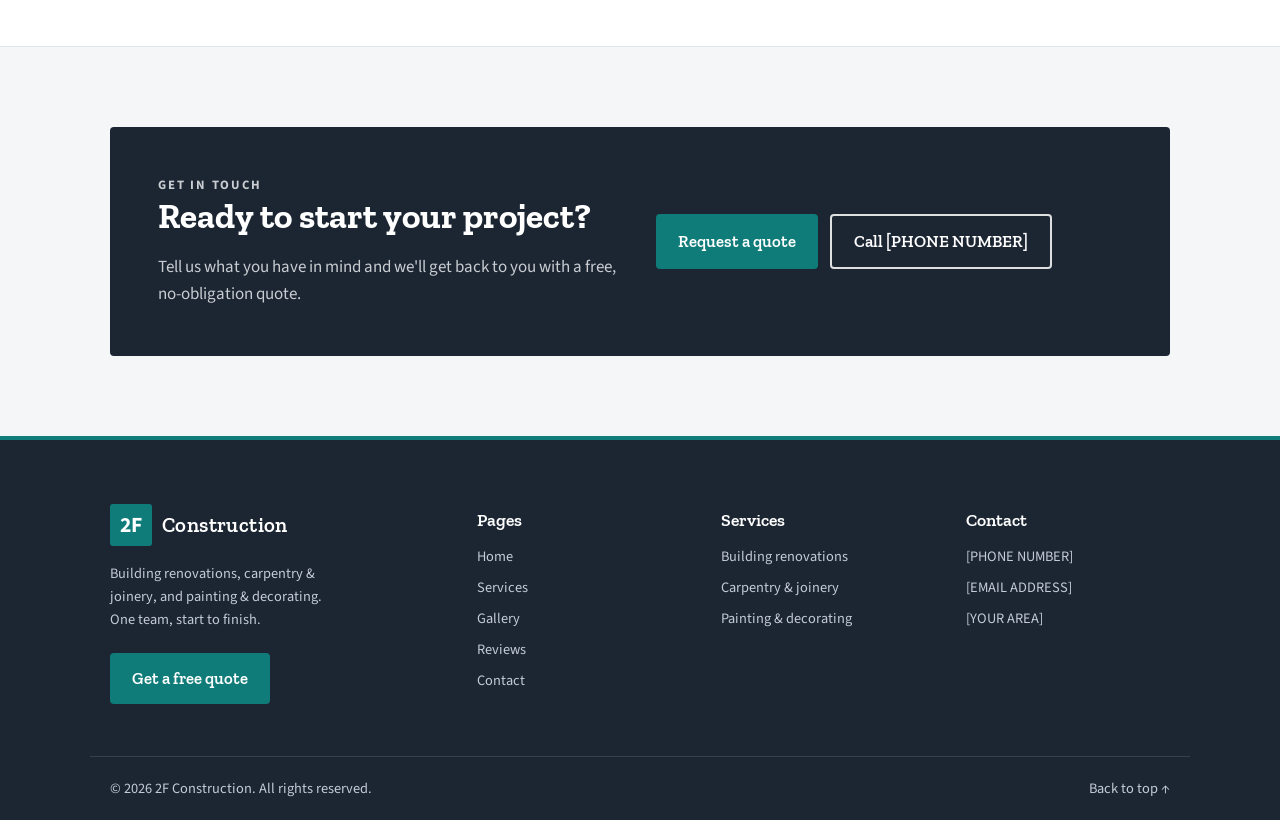
==== commit eb8d93af: "Make the 2 in the logo box read clearly The slab heading font draws a small, angular 2 that looks li" ====
--- a/index.html
+++ b/index.html
@@ -8,7 +8,7 @@
   <link rel="preconnect" href="https://fonts.googleapis.com">
   <link rel="preconnect" href="https://fonts.gstatic.com" crossorigin>
   <link rel="stylesheet" href="https://fonts.googleapis.com/css2?family=Zilla+Slab:wght@500;600;700&family=Source+Sans+3:wght@400;600;700&display=swap">
-  <link rel="stylesheet" href="css/style.css?v=0b3144d4">
+  <link rel="stylesheet" href="css/style.css?v=2b75e587">
 </head>
 <body id="top">
 
--- a/css/style.css
+++ b/css/style.css
@@ -407,7 +407,7 @@
 .logo { display: inline-flex; align-items: center; gap: 10px; color: #fff; }
 .logo .mark {
   display: grid; place-items: center; width: 42px; height: 42px; border-radius: 3px;
-  background: var(--accent); color: #fff; font-weight: 700; font-size: 1.3rem;
+  background: var(--accent); color: #fff; font-family: var(--body); font-weight: 700; font-size: 1.35rem; line-height: 1; letter-spacing: .01em; padding-top: 1px;
 }
 .logo .word { font-weight: 600; font-size: 1.3rem; color: #fff; }
 .menu a { color: #d5dce4; font-weight: 600; }
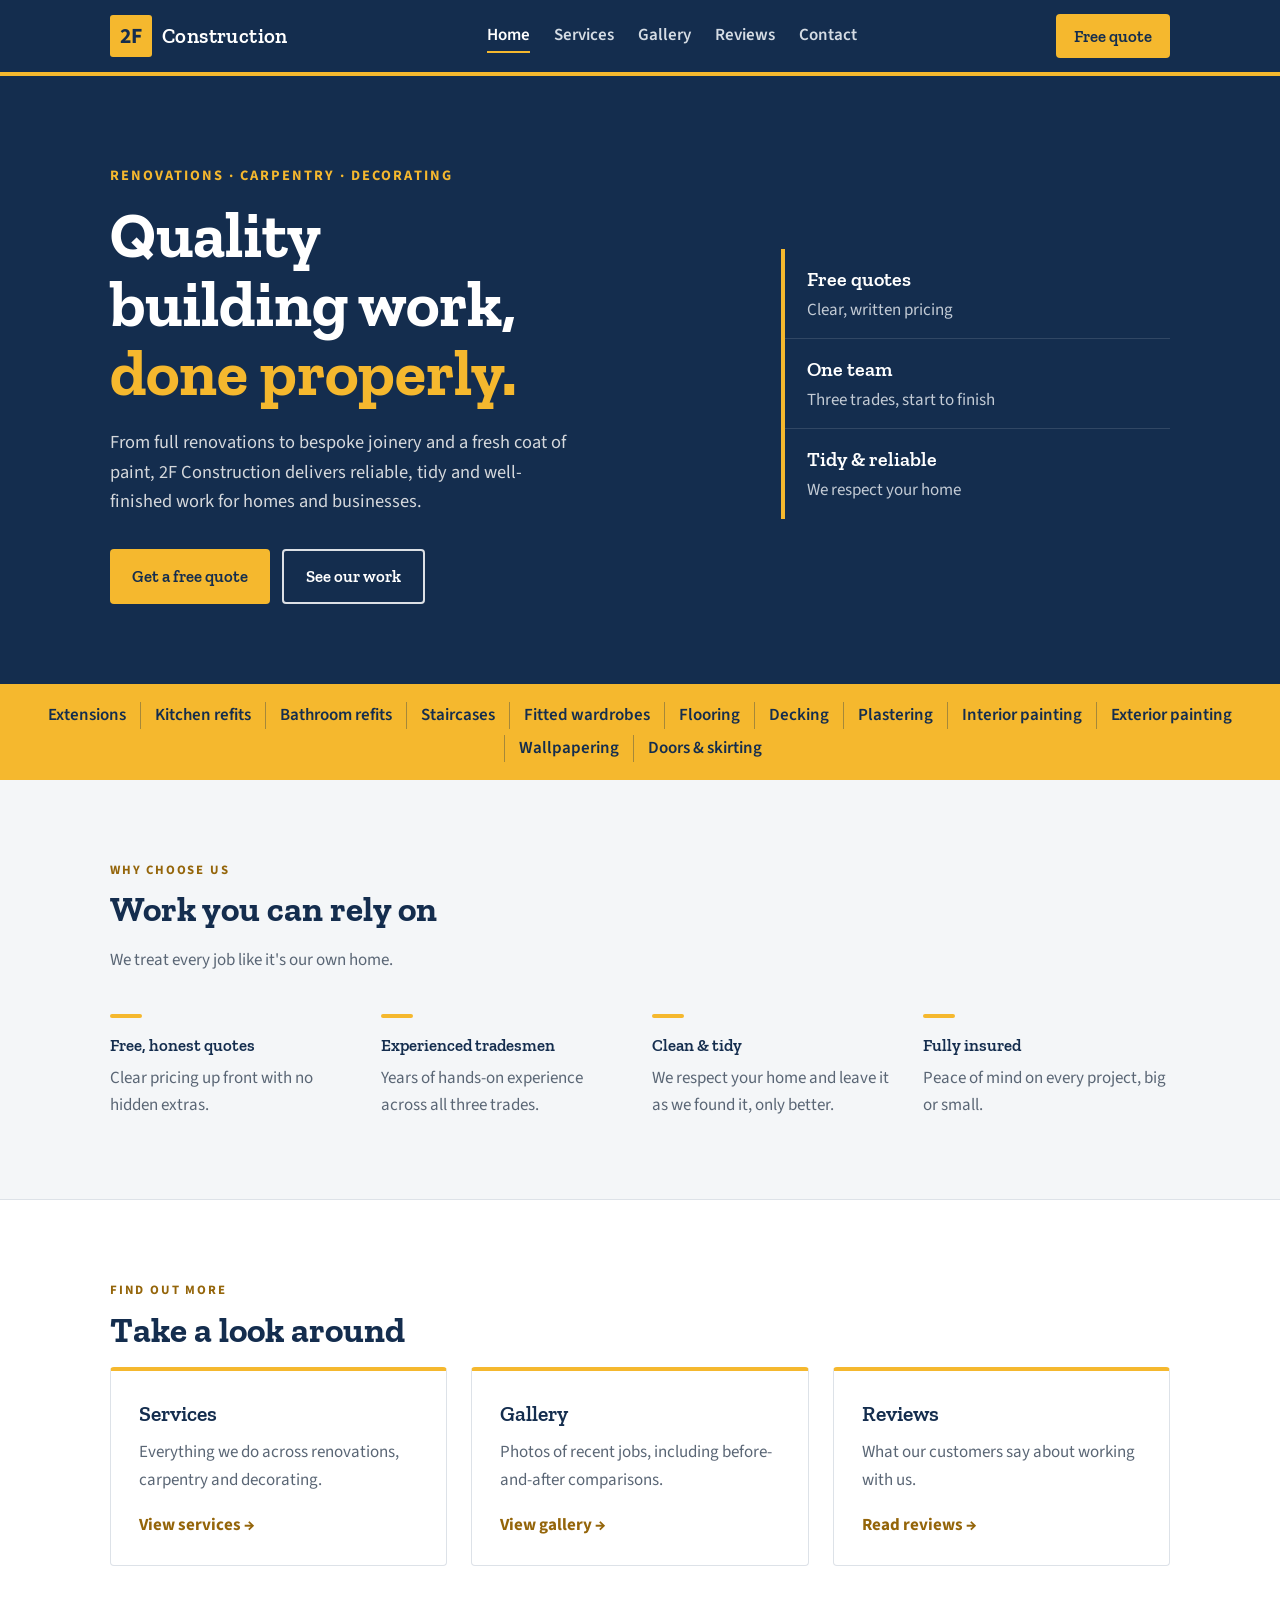
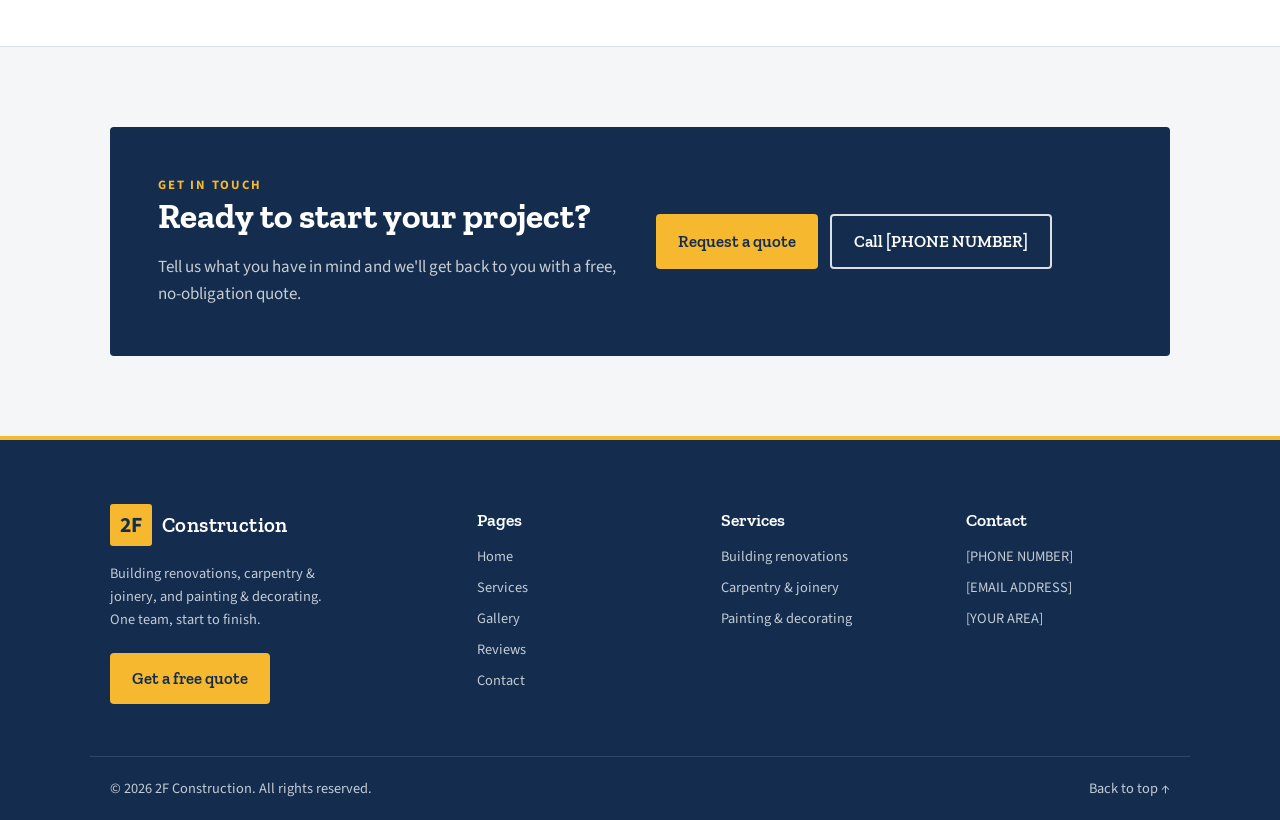
==== commit 83e58ffc: "Switch to a navy and amber colour theme Navy #142D4E for the header, banners, footer, headings and l" ====
--- a/index.html
+++ b/index.html
@@ -8,7 +8,7 @@
   <link rel="preconnect" href="https://fonts.googleapis.com">
   <link rel="preconnect" href="https://fonts.gstatic.com" crossorigin>
   <link rel="stylesheet" href="https://fonts.googleapis.com/css2?family=Zilla+Slab:wght@500;600;700&family=Source+Sans+3:wght@400;600;700&display=swap">
-  <link rel="stylesheet" href="css/style.css?v=2b75e587">
+  <link rel="stylesheet" href="css/style.css?v=45f34a15">
 </head>
 <body id="top">
 
--- a/css/style.css
+++ b/css/style.css
@@ -73,7 +73,7 @@
 .hero h1 { font-size: clamp(2rem, 5vw, 3.2rem); line-height: 1.15; margin: 0 0 16px; max-width: 16ch; text-wrap: balance; }
 .hero p { font-size: 1.15rem; color: #d5d8dc; max-width: 52ch; margin: 0 0 32px; }
 .hero .actions { display: flex; gap: 12px; flex-wrap: wrap; }
-.hero .eyebrow { color: #7fd3cd; font-size: .8rem; margin: 0 0 8px; }
+.hero .eyebrow { color: #f5b82e; font-size: .8rem; margin: 0 0 8px; }
 .hero.small { padding: 64px 0 56px; }
 .hero.small h1 { max-width: 24ch; }
 .hero.small p { margin-bottom: 0; }
@@ -237,7 +237,7 @@
 .find-us { background: var(--dark); color: #fff; border-radius: 14px; padding: 32px 28px; }
 .find-us h2 { color: #fff; font-size: 1.3rem; display: flex; align-items: center; gap: 10px; margin: 0 0 14px; }
 .find-us h2 svg { color: var(--accent); width: 24px; height: 24px; }
-.find-us h3 { font-size: .8rem; text-transform: uppercase; letter-spacing: .1em; color: #7fd3cd; margin: 24px 0 4px; }
+.find-us h3 { font-size: .8rem; text-transform: uppercase; letter-spacing: .1em; color: #f5b82e; margin: 24px 0 4px; }
 .find-us address, .find-us p { font-style: normal; color: #c9cdd2; margin: 0; line-height: 1.7; }
 .find-us address strong { color: #fff; }
 form.quote { display: grid; gap: 18px 20px; grid-template-columns: 1fr 1fr; }
@@ -420,7 +420,7 @@
 .hero { position: relative; overflow: hidden; isolation: isolate; background: var(--dark); }
 .hero h1 { letter-spacing: 0; }
 .hero.small { padding: 56px 0 60px; }
-.crumbs { display: flex; gap: 10px; align-items: center; color: #7fd3cd; font-size: .9rem; font-weight: 700; letter-spacing: .1em; text-transform: uppercase; margin: 0 0 12px !important; }
+.crumbs { display: flex; gap: 10px; align-items: center; color: #f5b82e; font-size: .9rem; font-weight: 700; letter-spacing: .1em; text-transform: uppercase; margin: 0 0 12px !important; }
 .crumbs a { color: #c3cbd5; text-decoration: none; }
 .crumbs a:hover { color: #fff; text-decoration: underline; }
 .crumbs span { color: #8793a1; }
@@ -429,9 +429,9 @@
 .hero-bg { position: absolute; inset: 0; z-index: -1; }
 .hero-bg img { width: 100%; height: 100%; object-fit: cover; opacity: .3; }
 .hero-inner { display: grid; grid-template-columns: minmax(0, 1.6fr) minmax(0, 1fr); gap: 48px; align-items: center; padding-block: 88px 80px; }
-.hero-tag { margin: 0 0 14px !important; font-size: .9rem !important; font-weight: 700; letter-spacing: .14em; text-transform: uppercase; color: #7fd3cd !important; }
+.hero-tag { margin: 0 0 14px !important; font-size: .9rem !important; font-weight: 700; letter-spacing: .14em; text-transform: uppercase; color: #f5b82e !important; }
 .home-hero h1 { font-size: clamp(2.4rem, 5.6vw, 4rem); line-height: 1.08; max-width: 14ch; margin-bottom: 20px; }
-.home-hero h1 em { font-style: normal; color: #7fd3cd; }
+.home-hero h1 em { font-style: normal; color: #f5b82e; }
 .hero-trust { list-style: none; margin: 0; padding: 0; display: grid; gap: 0; border-left: 4px solid var(--accent); }
 .hero-trust li { padding: 14px 0 14px 22px; display: grid; gap: 2px; }
 .hero-trust li + li { border-top: 1px solid rgba(255,255,255,.12); }
@@ -468,7 +468,7 @@
 @media (max-width: 760px) {
   .menu { background: var(--dark-2); border-bottom: 4px solid var(--accent); top: 76px; }
   .menu a { border-bottom-color: rgba(255,255,255,.1); }
-  .menu a[aria-current="page"] { color: #7fd3cd; border-bottom-color: rgba(255,255,255,.1); }
+  .menu a[aria-current="page"] { color: #f5b82e; border-bottom-color: rgba(255,255,255,.1); }
 }
 @media (max-width: 480px) {
   .logo .word { font-size: 1.1rem; }
@@ -517,3 +517,38 @@
 .signpost span { margin-top: auto; padding-top: 10px; color: var(--accent); font-weight: 700; }
 .signpost span::after { content: " \2192"; }
 .signpost:hover span { text-decoration: underline; }
+
+
+/* ---------- Navy & amber theme ---------- */
+:root {
+  --ink: #142d4e;
+  --muted: #5a6675;
+  --bg: #f4f6f8;
+  --card: #ffffff;
+  --line: #dde2e8;
+  --dark: #142d4e;
+  --dark-2: #1c3a61;
+  --accent: #f5b82e;
+  --accent-dark: #e3a514;
+  --accent-soft: #fdf1d6;
+  --accent-ink: #94650a;   /* amber dark enough to read as text on white */
+}
+body { color: #1f2a37; }
+h1, h2, h3 { color: var(--ink); }
+.hero h1, .hero h2, .contact-box h2, .find-us h2, footer h2, .hero-trust strong { color: #fff; }
+
+/* Amber surfaces carry navy text, as white on amber is hard to read */
+.btn, footer .btn, .logo .mark, .strip li, .steps li::before, .ba-tag-after, ::selection { color: var(--dark); }
+.btn:hover { background: var(--accent-dark); }
+.btn.ghost { color: #fff; }
+.btn.ghost:hover { color: var(--dark); background: #fff; }
+.btn.outline { color: var(--accent-ink); border-color: var(--accent); }
+.btn.outline:hover { background: var(--accent-soft); }
+.strip li + li { border-left-color: rgba(20,45,78,.35); }
+
+/* Amber used as text or icons on light backgrounds uses the deeper shade */
+main .eyebrow, .card .more, .signpost span, .checklist li::before, .stars, .car-btn:hover, .lb-btn:hover,
+.card .icon, .service h2 .icon, .quick svg, .contact-list svg { color: var(--accent-ink); }
+.hero .eyebrow, .contact-box .eyebrow, .find-us h2 svg, .find-us h3, .crumbs, .hero-tag { color: var(--accent) !important; }
+.note { color: #6b4a06; }
+@media (max-width: 760px) { .menu a[aria-current="page"] { color: var(--accent); } }
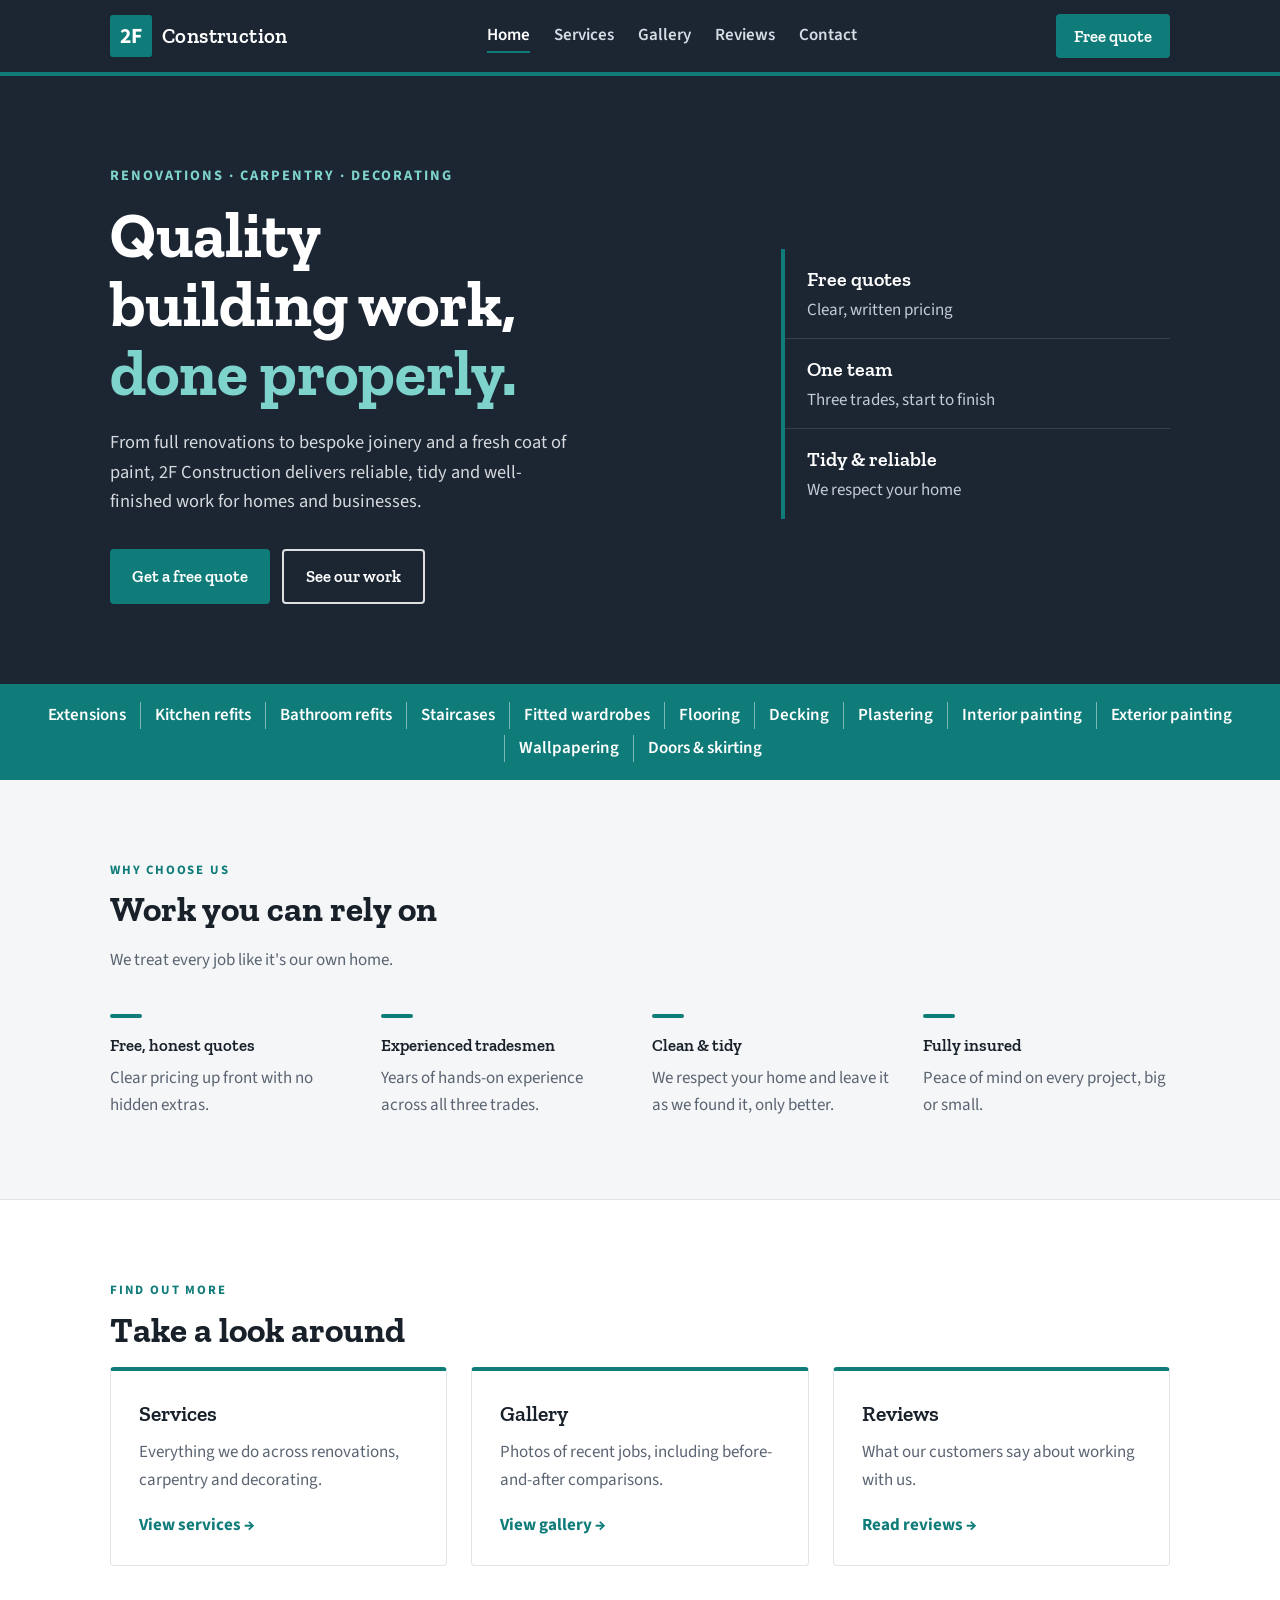
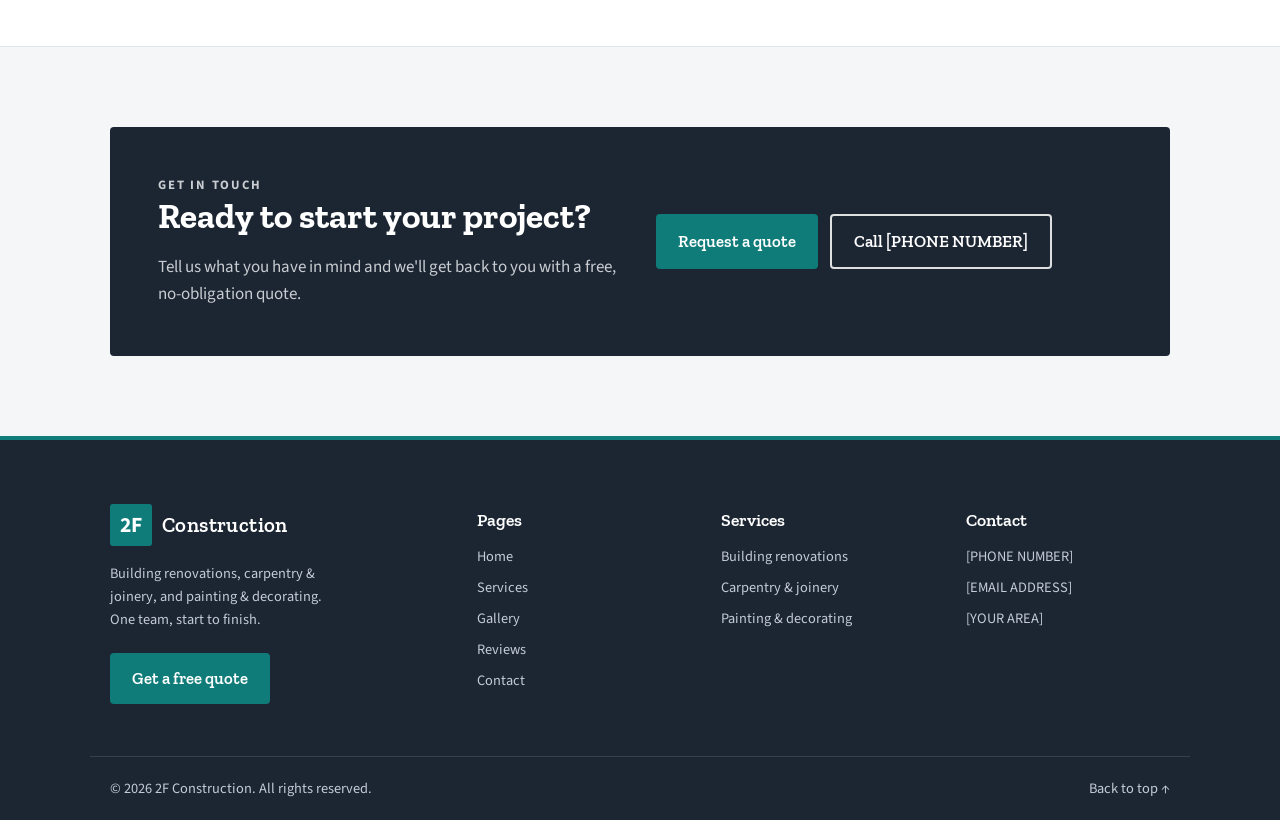
==== commit 94bc46d7: "Revert "Switch to a navy and amber colour theme" This reverts commit 83e58ffc33f1ae6c299dfd6745af1ab" ====
--- a/index.html
+++ b/index.html
@@ -8,7 +8,7 @@
   <link rel="preconnect" href="https://fonts.googleapis.com">
   <link rel="preconnect" href="https://fonts.gstatic.com" crossorigin>
   <link rel="stylesheet" href="https://fonts.googleapis.com/css2?family=Zilla+Slab:wght@500;600;700&family=Source+Sans+3:wght@400;600;700&display=swap">
-  <link rel="stylesheet" href="css/style.css?v=45f34a15">
+  <link rel="stylesheet" href="css/style.css?v=2b75e587">
 </head>
 <body id="top">
 
--- a/css/style.css
+++ b/css/style.css
@@ -73,7 +73,7 @@
 .hero h1 { font-size: clamp(2rem, 5vw, 3.2rem); line-height: 1.15; margin: 0 0 16px; max-width: 16ch; text-wrap: balance; }
 .hero p { font-size: 1.15rem; color: #d5d8dc; max-width: 52ch; margin: 0 0 32px; }
 .hero .actions { display: flex; gap: 12px; flex-wrap: wrap; }
-.hero .eyebrow { color: #f5b82e; font-size: .8rem; margin: 0 0 8px; }
+.hero .eyebrow { color: #7fd3cd; font-size: .8rem; margin: 0 0 8px; }
 .hero.small { padding: 64px 0 56px; }
 .hero.small h1 { max-width: 24ch; }
 .hero.small p { margin-bottom: 0; }
@@ -237,7 +237,7 @@
 .find-us { background: var(--dark); color: #fff; border-radius: 14px; padding: 32px 28px; }
 .find-us h2 { color: #fff; font-size: 1.3rem; display: flex; align-items: center; gap: 10px; margin: 0 0 14px; }
 .find-us h2 svg { color: var(--accent); width: 24px; height: 24px; }
-.find-us h3 { font-size: .8rem; text-transform: uppercase; letter-spacing: .1em; color: #f5b82e; margin: 24px 0 4px; }
+.find-us h3 { font-size: .8rem; text-transform: uppercase; letter-spacing: .1em; color: #7fd3cd; margin: 24px 0 4px; }
 .find-us address, .find-us p { font-style: normal; color: #c9cdd2; margin: 0; line-height: 1.7; }
 .find-us address strong { color: #fff; }
 form.quote { display: grid; gap: 18px 20px; grid-template-columns: 1fr 1fr; }
@@ -420,7 +420,7 @@
 .hero { position: relative; overflow: hidden; isolation: isolate; background: var(--dark); }
 .hero h1 { letter-spacing: 0; }
 .hero.small { padding: 56px 0 60px; }
-.crumbs { display: flex; gap: 10px; align-items: center; color: #f5b82e; font-size: .9rem; font-weight: 700; letter-spacing: .1em; text-transform: uppercase; margin: 0 0 12px !important; }
+.crumbs { display: flex; gap: 10px; align-items: center; color: #7fd3cd; font-size: .9rem; font-weight: 700; letter-spacing: .1em; text-transform: uppercase; margin: 0 0 12px !important; }
 .crumbs a { color: #c3cbd5; text-decoration: none; }
 .crumbs a:hover { color: #fff; text-decoration: underline; }
 .crumbs span { color: #8793a1; }
@@ -429,9 +429,9 @@
 .hero-bg { position: absolute; inset: 0; z-index: -1; }
 .hero-bg img { width: 100%; height: 100%; object-fit: cover; opacity: .3; }
 .hero-inner { display: grid; grid-template-columns: minmax(0, 1.6fr) minmax(0, 1fr); gap: 48px; align-items: center; padding-block: 88px 80px; }
-.hero-tag { margin: 0 0 14px !important; font-size: .9rem !important; font-weight: 700; letter-spacing: .14em; text-transform: uppercase; color: #f5b82e !important; }
+.hero-tag { margin: 0 0 14px !important; font-size: .9rem !important; font-weight: 700; letter-spacing: .14em; text-transform: uppercase; color: #7fd3cd !important; }
 .home-hero h1 { font-size: clamp(2.4rem, 5.6vw, 4rem); line-height: 1.08; max-width: 14ch; margin-bottom: 20px; }
-.home-hero h1 em { font-style: normal; color: #f5b82e; }
+.home-hero h1 em { font-style: normal; color: #7fd3cd; }
 .hero-trust { list-style: none; margin: 0; padding: 0; display: grid; gap: 0; border-left: 4px solid var(--accent); }
 .hero-trust li { padding: 14px 0 14px 22px; display: grid; gap: 2px; }
 .hero-trust li + li { border-top: 1px solid rgba(255,255,255,.12); }
@@ -468,7 +468,7 @@
 @media (max-width: 760px) {
   .menu { background: var(--dark-2); border-bottom: 4px solid var(--accent); top: 76px; }
   .menu a { border-bottom-color: rgba(255,255,255,.1); }
-  .menu a[aria-current="page"] { color: #f5b82e; border-bottom-color: rgba(255,255,255,.1); }
+  .menu a[aria-current="page"] { color: #7fd3cd; border-bottom-color: rgba(255,255,255,.1); }
 }
 @media (max-width: 480px) {
   .logo .word { font-size: 1.1rem; }
@@ -517,38 +517,3 @@
 .signpost span { margin-top: auto; padding-top: 10px; color: var(--accent); font-weight: 700; }
 .signpost span::after { content: " \2192"; }
 .signpost:hover span { text-decoration: underline; }
-
-
-/* ---------- Navy & amber theme ---------- */
-:root {
-  --ink: #142d4e;
-  --muted: #5a6675;
-  --bg: #f4f6f8;
-  --card: #ffffff;
-  --line: #dde2e8;
-  --dark: #142d4e;
-  --dark-2: #1c3a61;
-  --accent: #f5b82e;
-  --accent-dark: #e3a514;
-  --accent-soft: #fdf1d6;
-  --accent-ink: #94650a;   /* amber dark enough to read as text on white */
-}
-body { color: #1f2a37; }
-h1, h2, h3 { color: var(--ink); }
-.hero h1, .hero h2, .contact-box h2, .find-us h2, footer h2, .hero-trust strong { color: #fff; }
-
-/* Amber surfaces carry navy text, as white on amber is hard to read */
-.btn, footer .btn, .logo .mark, .strip li, .steps li::before, .ba-tag-after, ::selection { color: var(--dark); }
-.btn:hover { background: var(--accent-dark); }
-.btn.ghost { color: #fff; }
-.btn.ghost:hover { color: var(--dark); background: #fff; }
-.btn.outline { color: var(--accent-ink); border-color: var(--accent); }
-.btn.outline:hover { background: var(--accent-soft); }
-.strip li + li { border-left-color: rgba(20,45,78,.35); }
-
-/* Amber used as text or icons on light backgrounds uses the deeper shade */
-main .eyebrow, .card .more, .signpost span, .checklist li::before, .stars, .car-btn:hover, .lb-btn:hover,
-.card .icon, .service h2 .icon, .quick svg, .contact-list svg { color: var(--accent-ink); }
-.hero .eyebrow, .contact-box .eyebrow, .find-us h2 svg, .find-us h3, .crumbs, .hero-tag { color: var(--accent) !important; }
-.note { color: #6b4a06; }
-@media (max-width: 760px) { .menu a[aria-current="page"] { color: var(--accent); } }
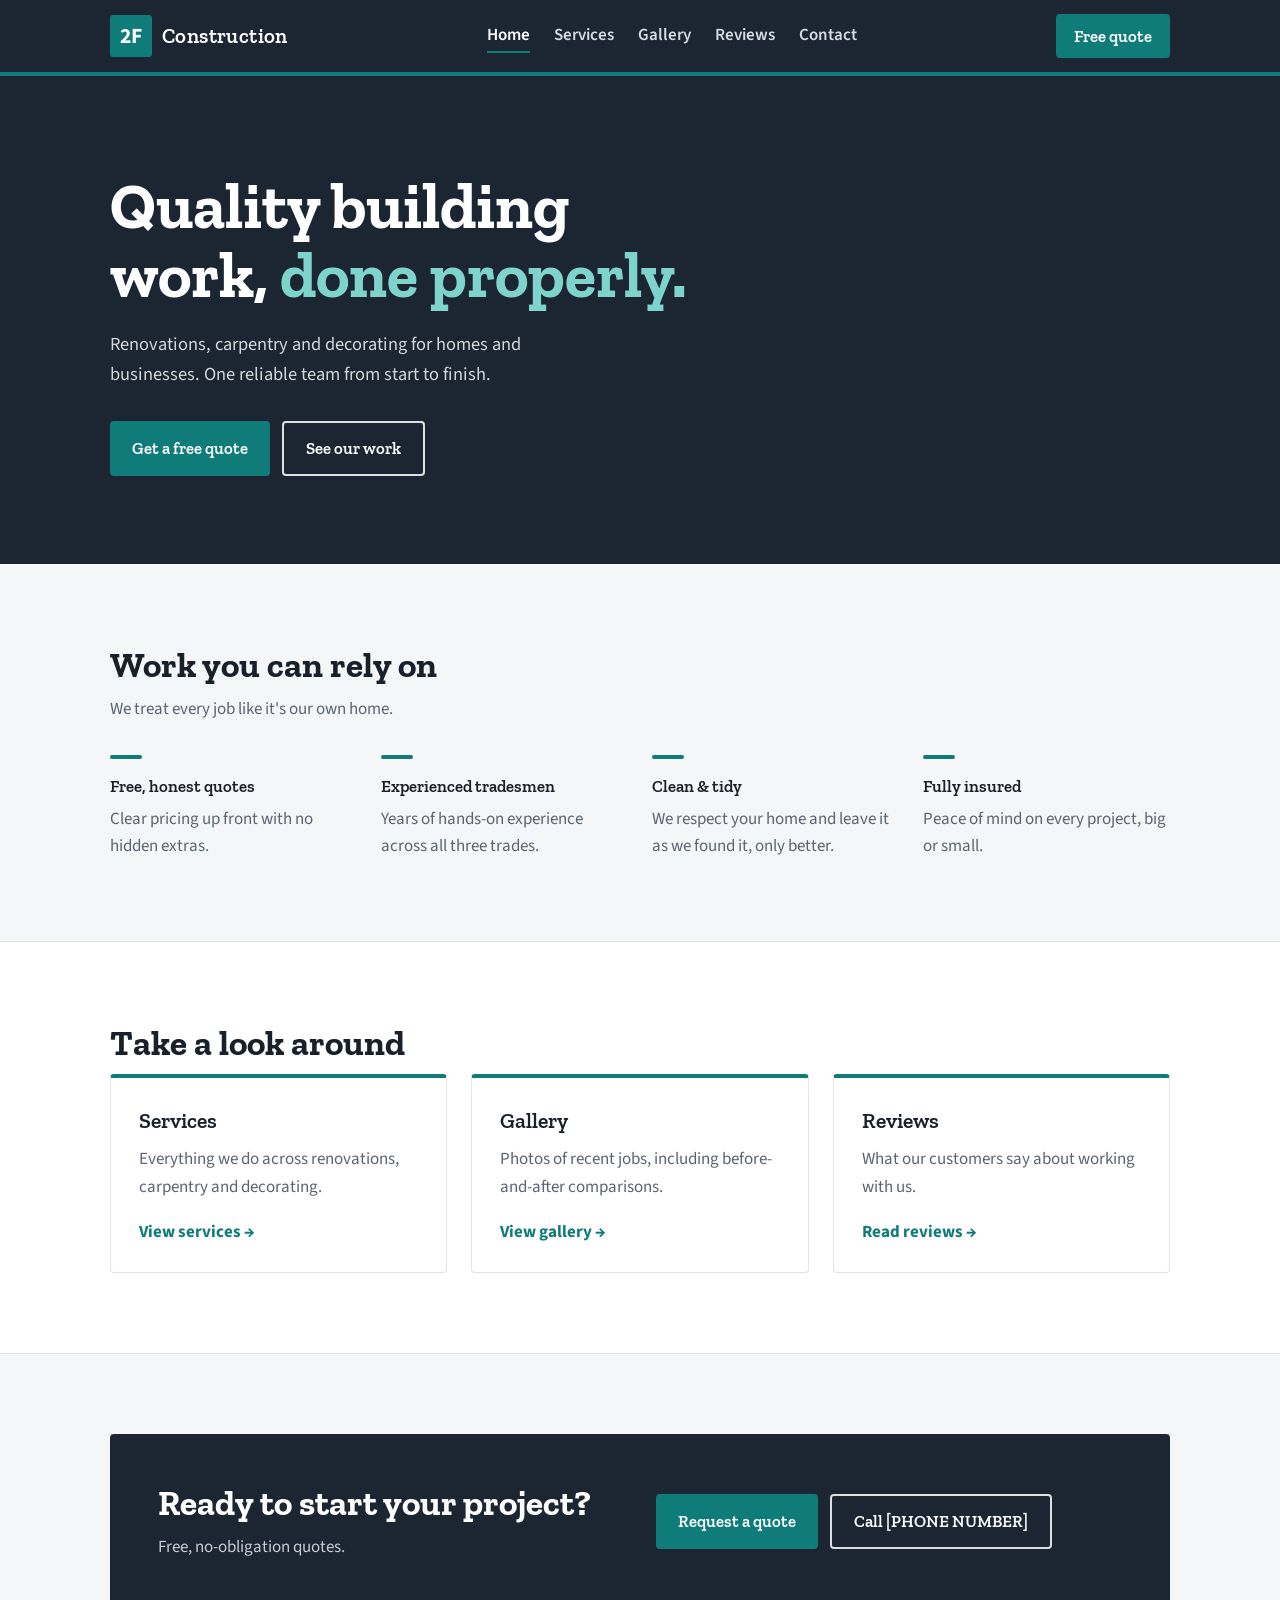
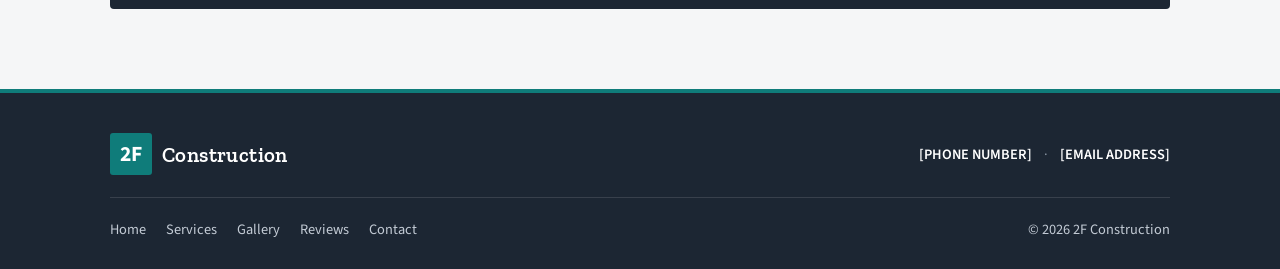
==== commit c08bf0b8: "Declutter the site, especially on phones Removes repeated and extra elements: section labels, breadc" ====
--- a/index.html
+++ b/index.html
@@ -8,7 +8,7 @@
   <link rel="preconnect" href="https://fonts.googleapis.com">
   <link rel="preconnect" href="https://fonts.gstatic.com" crossorigin>
   <link rel="stylesheet" href="https://fonts.googleapis.com/css2?family=Zilla+Slab:wght@500;600;700&family=Source+Sans+3:wght@400;600;700&display=swap">
-  <link rel="stylesheet" href="css/style.css?v=2b75e587">
+  <link rel="stylesheet" href="css/style.css?v=7c84fce5">
 </head>
 <body id="top">
 
@@ -36,26 +36,18 @@
       <div class="hero-bg" aria-hidden="true"><img src="images/hero.jpg" alt=""></div>
       <div class="wrap hero-inner">
         <div class="hero-copy">
-          <p class="hero-tag">Renovations · Carpentry · Decorating</p>
           <h1>Quality building work, <em>done properly.</em></h1>
-          <p>From full renovations to bespoke joinery and a fresh coat of paint, 2F Construction delivers reliable, tidy and well-finished work for homes and businesses.</p>
+          <p>Renovations, carpentry and decorating for homes and businesses. One reliable team from start to finish.</p>
           <div class="actions">
             <a href="contact.html" class="btn">Get a free quote <svg width="18" height="18" viewBox="0 0 24 24" fill="none" stroke="currentColor" stroke-width="2" stroke-linecap="round" stroke-linejoin="round" aria-hidden="true"><path d="M5 12h14"/><path d="m13 6 6 6-6 6"/></svg></a>
             <a href="gallery.html" class="btn ghost">See our work</a>
           </div>
         </div>
-        <ul class="hero-trust">
-          <li><strong>Free quotes</strong><span>Clear, written pricing</span></li>
-          <li><strong>One team</strong><span>Three trades, start to finish</span></li>
-          <li><strong>Tidy &amp; reliable</strong><span>We respect your home</span></li>
-        </ul>
       </div>
-      <ul class="strip" aria-label="Jobs we do"><li>Extensions</li><li>Kitchen refits</li><li>Bathroom refits</li><li>Staircases</li><li>Fitted wardrobes</li><li>Flooring</li><li>Decking</li><li>Plastering</li><li>Interior painting</li><li>Exterior painting</li><li>Wallpapering</li><li>Doors &amp; skirting</li></ul>
     </section>
 
     <section>
       <div class="wrap">
-        <p class="eyebrow">Why choose us</p>
         <h2>Work you can rely on</h2>
         <p class="lead">We treat every job like it's our own home.</p>
         <div class="points">
@@ -69,7 +61,6 @@
 
     <section class="alt">
       <div class="wrap">
-        <p class="eyebrow">Find out more</p>
         <h2>Take a look around</h2>
         <div class="signposts">
           <a class="signpost" href="services.html"><h3>Services</h3><p>Everything we do across renovations, carpentry and decorating.</p><span>View services</span></a>
@@ -83,9 +74,8 @@
       <div class="wrap">
         <div class="contact-box">
           <div>
-            <p class="eyebrow">Get in touch</p>
             <h2>Ready to start your project?</h2>
-            <p>Tell us what you have in mind and we'll get back to you with a free, no-obligation quote.</p>
+            <p>Free, no-obligation quotes.</p>
           </div>
           <div class="actions">
             <a href="contact.html" class="btn">Request a quote <svg width="18" height="18" viewBox="0 0 24 24" fill="none" stroke="currentColor" stroke-width="2" stroke-linecap="round" stroke-linejoin="round" aria-hidden="true"><path d="M5 12h14"/><path d="m13 6 6 6-6 6"/></svg></a>
@@ -98,42 +88,23 @@
   </main>
 
   <footer>
-    <div class="wrap foot-grid">
-      <div class="foot-brand">
+    <div class="wrap foot">
+      <div class="foot-top">
         <a href="index.html" class="logo"><span class="mark">2F</span><span class="word">Construction</span></a>
-        <p>Building renovations, carpentry &amp; joinery, and painting &amp; decorating. One team, start to finish.</p>
-        <a href="contact.html" class="btn">Get a free quote <svg width="18" height="18" viewBox="0 0 24 24" fill="none" stroke="currentColor" stroke-width="2" stroke-linecap="round" stroke-linejoin="round" aria-hidden="true"><path d="M5 12h14"/><path d="m13 6 6 6-6 6"/></svg></a>
+        <p class="foot-contact"><a href="tel:+440000000000">[PHONE NUMBER]</a><span aria-hidden="true">·</span><a href="mailto:hello@example.com">[EMAIL ADDRESS]</a></p>
       </div>
-      <nav aria-label="Footer">
-        <h2>Pages</h2>
-        <ul>
+      <div class="foot-bottom">
+        <nav aria-label="Footer">
+          <ul>
           <li><a href="index.html">Home</a></li>
           <li><a href="services.html">Services</a></li>
           <li><a href="gallery.html">Gallery</a></li>
           <li><a href="reviews.html">Reviews</a></li>
           <li><a href="contact.html">Contact</a></li>
-        </ul>
-      </nav>
-      <div>
-        <h2>Services</h2>
-        <ul>
-          <li><a href="services.html#renovations">Building renovations</a></li>
-          <li><a href="services.html#carpentry">Carpentry &amp; joinery</a></li>
-          <li><a href="services.html#painting">Painting &amp; decorating</a></li>
-        </ul>
+          </ul>
+        </nav>
+        <span>&copy; <span class="year"></span> 2F Construction</span>
       </div>
-      <div>
-        <h2>Contact</h2>
-        <ul>
-          <li><a href="tel:+440000000000">[PHONE NUMBER]</a></li>
-          <li><a href="mailto:hello@example.com">[EMAIL ADDRESS]</a></li>
-          <li>[YOUR AREA]</li>
-        </ul>
-      </div>
-    </div>
-    <div class="wrap foot-bar">
-      <span>&copy; <span class="year"></span> 2F Construction. All rights reserved.</span>
-      <a href="#top" class="to-top">Back to top &uarr;</a>
     </div>
   </footer>
 
--- a/css/style.css
+++ b/css/style.css
@@ -517,3 +517,68 @@
 .signpost span { margin-top: auto; padding-top: 10px; color: var(--accent); font-weight: 700; }
 .signpost span::after { content: " \2192"; }
 .signpost:hover span { text-decoration: underline; }
+
+/* ---------- Decluttered layout ---------- */
+/* Banners: one column, no side panel */
+.hero-inner { grid-template-columns: minmax(0, 1fr); padding-block: 96px 88px; }
+.home-hero h1 { max-width: 16ch; }
+.hero.small { padding: 52px 0 56px; }
+.hero.small p { max-width: 46ch; }
+
+/* Section headings without the small labels above them */
+section h2 { margin-bottom: 10px; }
+.lead { margin-bottom: 32px; }
+
+/* Compact footer */
+footer { padding: 40px 0 28px; }
+.foot { display: grid; gap: 22px; justify-content: stretch; }
+.foot-top, .foot-bottom { display: flex; flex-wrap: wrap; align-items: center; justify-content: space-between; gap: 14px 28px; }
+.foot-bottom { padding-top: 20px; border-top: 1px solid rgba(255,255,255,.12); font-size: .9rem; }
+.foot-contact { margin: 0; display: flex; flex-wrap: wrap; gap: 6px 12px; }
+.foot-contact a { color: #fff; font-weight: 600; }
+.foot-contact span { color: #8793a1; }
+footer nav ul { display: flex; flex-wrap: wrap; gap: 8px 22px; }
+
+/* Contact details box */
+.find-us h2 { margin-bottom: 18px; }
+.details { list-style: none; margin: 0; padding: 0; display: grid; gap: 16px; color: #c3cbd5; }
+.details li { display: grid; gap: 2px; }
+.details span { font-size: .8rem; font-weight: 700; letter-spacing: .1em; text-transform: uppercase; color: #7fd3cd; }
+.details a { color: #fff; font-weight: 600; font-size: 1.1rem; text-decoration: none; overflow-wrap: anywhere; }
+.details a:hover { text-decoration: underline; }
+
+.review-cta { margin: 28px 0 0; color: var(--muted); }
+.review-cta a { color: var(--accent); font-weight: 700; }
+
+/* Phones: less padding, smaller headings, details before the form */
+@media (max-width: 640px) {
+  section { padding: 44px 0; }
+  .hero-inner { padding-block: 56px 52px; }
+  .home-hero h1 { font-size: 2.3rem; }
+  .hero.small { padding: 36px 0 40px; }
+  .hero.small h1 { font-size: 1.9rem; }
+  .hero p { font-size: 1.05rem; }
+  .hero .actions .btn { flex: 1 1 auto; justify-content: center; }
+  h2 { font-size: 1.55rem; }
+  .lead { margin-bottom: 24px; }
+  .points { gap: 18px; grid-template-columns: 1fr 1fr; }
+  .point h3 { font-size: 1rem; }
+  .point p { font-size: .95rem; }
+  .card, .signpost, .review { padding: 22px; }
+  .service { padding: 36px 0; gap: 18px; }
+  .checklist { padding: 18px 20px; gap: 8px; }
+  .steps { gap: 18px; grid-template-columns: 1fr 1fr; }
+  .contact-box { padding: 26px 22px; gap: 20px; }
+  .contact-box .actions .btn { flex: 1 1 auto; justify-content: center; }
+  .contact-layout .find-us { order: -1; }
+  .find-us { padding: 24px 22px; }
+  .foot-top, .foot-bottom { flex-direction: column; align-items: flex-start; }
+}
+@media (max-width: 640px) {
+  .signposts { gap: 0; border-top: 1px solid var(--line); }
+  .signpost { flex-direction: row; align-items: center; justify-content: space-between; border: 0; border-bottom: 1px solid var(--line); border-radius: 0; background: none; padding: 16px 2px; }
+  .signpost p { display: none; }
+  .signpost h3 { font-size: 1.15rem; }
+  .signpost span { margin: 0; padding: 0; font-size: 0; }
+  .signpost span::after { font-size: 1.3rem; content: "\2192"; }
+}
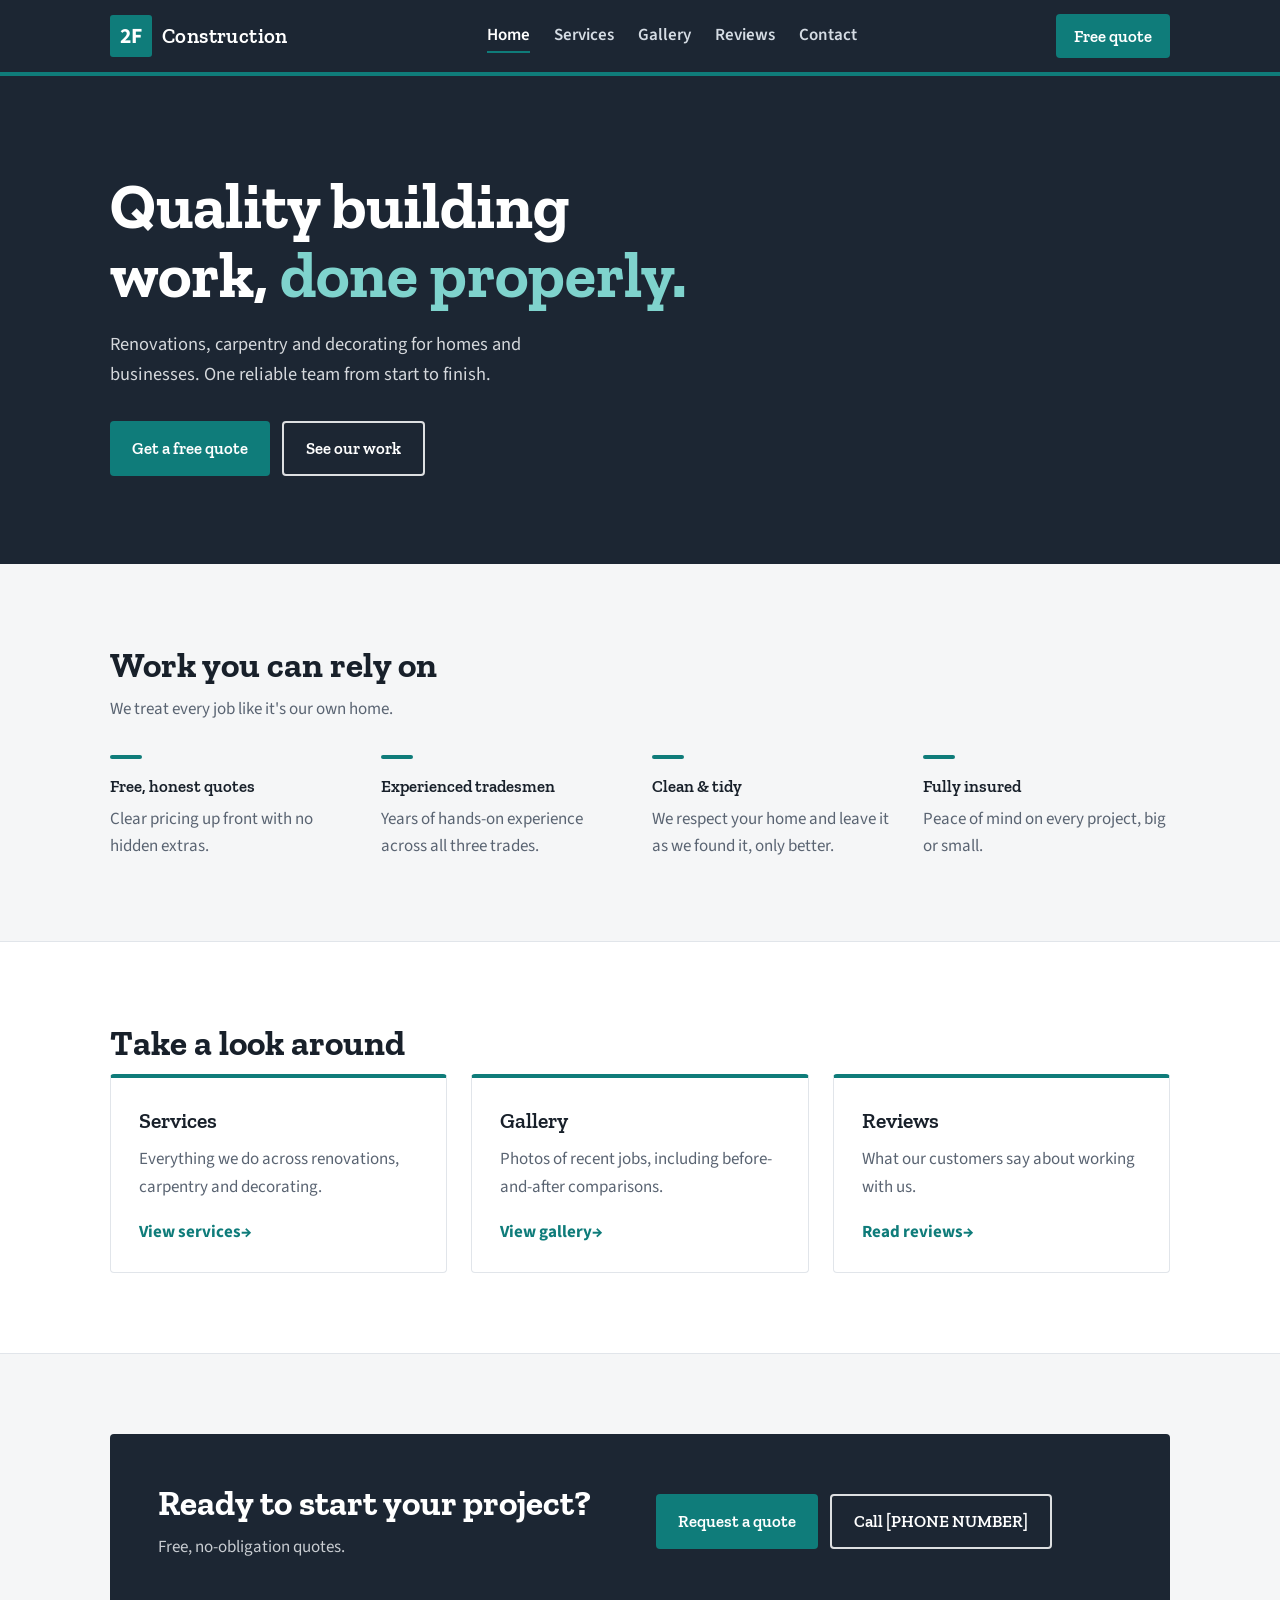
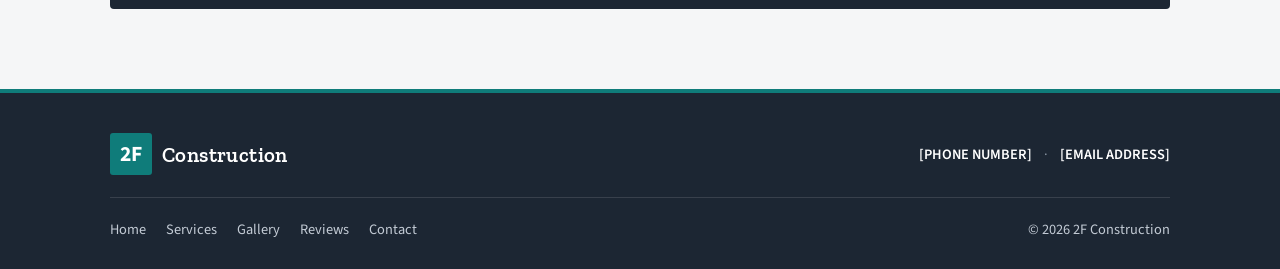
==== commit f6dd5e03: "Add a few clean interactive touches Services become tabs (Renovations, Carpentry, Decorating) with k" ====
--- a/index.html
+++ b/index.html
@@ -8,7 +8,7 @@
   <link rel="preconnect" href="https://fonts.googleapis.com">
   <link rel="preconnect" href="https://fonts.gstatic.com" crossorigin>
   <link rel="stylesheet" href="https://fonts.googleapis.com/css2?family=Zilla+Slab:wght@500;600;700&family=Source+Sans+3:wght@400;600;700&display=swap">
-  <link rel="stylesheet" href="css/style.css?v=7c84fce5">
+  <link rel="stylesheet" href="css/style.css?v=e1690b85">
 </head>
 <body id="top">
 
@@ -108,6 +108,11 @@
     </div>
   </footer>
 
-  <script src="js/main.js?v=b4e5b53d"></script>
+  <div class="callbar" aria-label="Quick contact">
+    <a href="tel:+440000000000" class="callbar-call"><svg width="20" height="20" viewBox="0 0 24 24" fill="none" stroke="currentColor" stroke-width="2" stroke-linecap="round" stroke-linejoin="round" aria-hidden="true"><path d="M22 16.92v3a2 2 0 0 1-2.18 2 19.8 19.8 0 0 1-8.63-3.07 19.5 19.5 0 0 1-6-6A19.8 19.8 0 0 1 2.12 4.18 2 2 0 0 1 4.11 2h3a2 2 0 0 1 2 1.72c.13.96.36 1.9.7 2.81a2 2 0 0 1-.45 2.11L8.09 9.91a16 16 0 0 0 6 6l1.27-1.27a2 2 0 0 1 2.11-.45c.91.34 1.85.57 2.81.7A2 2 0 0 1 22 16.92z"/></svg>Call us</a>
+    <a href="contact.html" class="callbar-quote">Get a quote</a>
+  </div>
+
+  <script src="js/main.js?v=d559ab4a"></script>
 </body>
 </html>
--- a/css/style.css
+++ b/css/style.css
@@ -582,3 +582,96 @@
   .signpost span { margin: 0; padding: 0; font-size: 0; }
   .signpost span::after { font-size: 1.3rem; content: "\2192"; }
 }
+
+/* Contact details with icons */
+.details { gap: 20px; }
+.details li { display: flex; align-items: center; gap: 14px; }
+.details li > svg {
+  flex: none; width: 44px; height: 44px; padding: 10px; border-radius: var(--radius);
+  background: rgba(127,211,205,.12); color: #7fd3cd;
+}
+.details li > div { display: grid; gap: 2px; min-width: 0; }
+
+/* ---------- Interactive touches (kept minimal) ---------- */
+/* Menu links: underline slides in on hover */
+.menu a { position: relative; border-bottom: 0 !important; }
+.menu a::after {
+  content: ""; position: absolute; left: 0; right: 0; bottom: -2px; height: 2px; background: var(--accent);
+  transform: scaleX(0); transform-origin: left; transition: transform .25s ease;
+}
+.menu a:hover::after, .menu a[aria-current="page"]::after { transform: scaleX(1); }
+
+/* Buttons and cards respond gently */
+.btn { transition: background .2s, transform .2s, box-shadow .2s; }
+.btn:hover { transform: translateY(-1px); box-shadow: 0 4px 12px rgba(15,124,122,.25); }
+.btn.ghost:hover { box-shadow: none; }
+.signpost, .review, .tile, .slide { transition: border-color .2s, box-shadow .2s; }
+.signpost:hover, .review:hover, .slide:hover { box-shadow: 0 6px 18px rgba(28,38,51,.08); }
+.signpost span::after { display: inline-block; transition: transform .2s; }
+.signpost:hover span::after { transform: translateX(4px); }
+
+/* Services tabs */
+.tab-list { display: none; }
+.tabs-on .tab-list { display: flex; gap: 0; border-bottom: 2px solid var(--line); margin-bottom: 8px; overflow-x: auto; scrollbar-width: none; }
+.tab-list::-webkit-scrollbar { display: none; }
+.tab-list button {
+  flex: none; display: flex; align-items: center; gap: 10px; font: inherit; font-weight: 600; color: var(--muted);
+  background: none; border: 0; border-bottom: 3px solid transparent; margin-bottom: -2px; padding: 14px 20px; cursor: pointer;
+  transition: color .2s, border-color .2s;
+}
+.tab-list button .icon { display: grid; place-items: center; width: 34px; height: 34px; border-radius: var(--radius); background: var(--accent-soft); color: var(--accent); }
+.tab-list button .icon svg { width: 20px; height: 20px; }
+.tab-list button:hover { color: var(--ink); }
+.tab-list button[aria-selected="true"] { color: var(--ink); border-bottom-color: var(--accent); }
+.tabs-on .service { border-bottom: 0; animation: panel-in .3s ease; }
+.tabs-on .service h2 .icon { display: none; }
+@keyframes panel-in { from { opacity: 0; transform: translateY(6px); } to { opacity: 1; transform: none; } }
+
+/* Job type options on the contact form */
+fieldset.field legend { font-weight: 600; font-size: .95rem; margin-bottom: 6px; padding: 0; }
+.chips { display: flex; flex-wrap: wrap; gap: 8px; }
+.chip { position: relative; cursor: pointer; }
+.chip input { position: absolute; opacity: 0; inset: 0; margin: 0; cursor: pointer; }
+.chip span {
+  display: block; padding: 9px 16px; border: 1px solid #cdd3da; border-radius: var(--radius);
+  background: #fff; font-weight: 600; color: var(--muted); transition: all .15s;
+}
+.chip:hover span { border-color: var(--accent); color: var(--ink); }
+.chip input:checked + span { background: var(--accent); border-color: var(--accent); color: #fff; }
+.chip input:focus-visible + span { outline: 3px solid var(--accent); outline-offset: 2px; }
+
+/* Call / quote bar on phones */
+.callbar { display: none; }
+@media (max-width: 640px) {
+  .callbar {
+    display: grid; grid-template-columns: 1fr 1fr; gap: 8px; position: fixed; left: 0; right: 0; bottom: 0; z-index: 20;
+    padding: 10px 12px calc(10px + env(safe-area-inset-bottom, 0px)); background: var(--dark);
+    border-top: 3px solid var(--accent); transform: translateY(110%); transition: transform .3s ease;
+  }
+  .callbar.show { transform: none; }
+  .callbar a {
+    display: flex; align-items: center; justify-content: center; gap: 8px; padding: 12px; border-radius: var(--radius);
+    font-family: var(--display); font-weight: 600; text-decoration: none;
+  }
+  .callbar-call { color: #fff; border: 1.5px solid rgba(255,255,255,.5); }
+  .callbar-quote { background: var(--accent); color: #fff; }
+  body:has(form.quote) .callbar { display: none; }
+  footer { padding-bottom: 96px; }
+}
+@media (prefers-reduced-motion: reduce) {
+  .btn:hover { transform: none; }
+  .tabs-on .service { animation: none; }
+  .menu a::after, .callbar { transition: none; }
+}
+@media (max-width: 760px) {
+  .menu a::after { display: none; }
+  .menu li + li a { border-top: 1px solid rgba(255,255,255,.1); }
+}
+.service[hidden] { display: none; }
+fieldset.field { border: 0; padding: 0; margin: 0; min-width: 0; }
+.tab-list .short { display: none; }
+@media (max-width: 640px) {
+  .tab-list button { flex: 1 1 0; justify-content: center; padding: 12px 6px; font-size: .95rem; }
+  .tab-list button .icon, .tab-list .long { display: none; }
+  .tab-list .short { display: inline; }
+}
